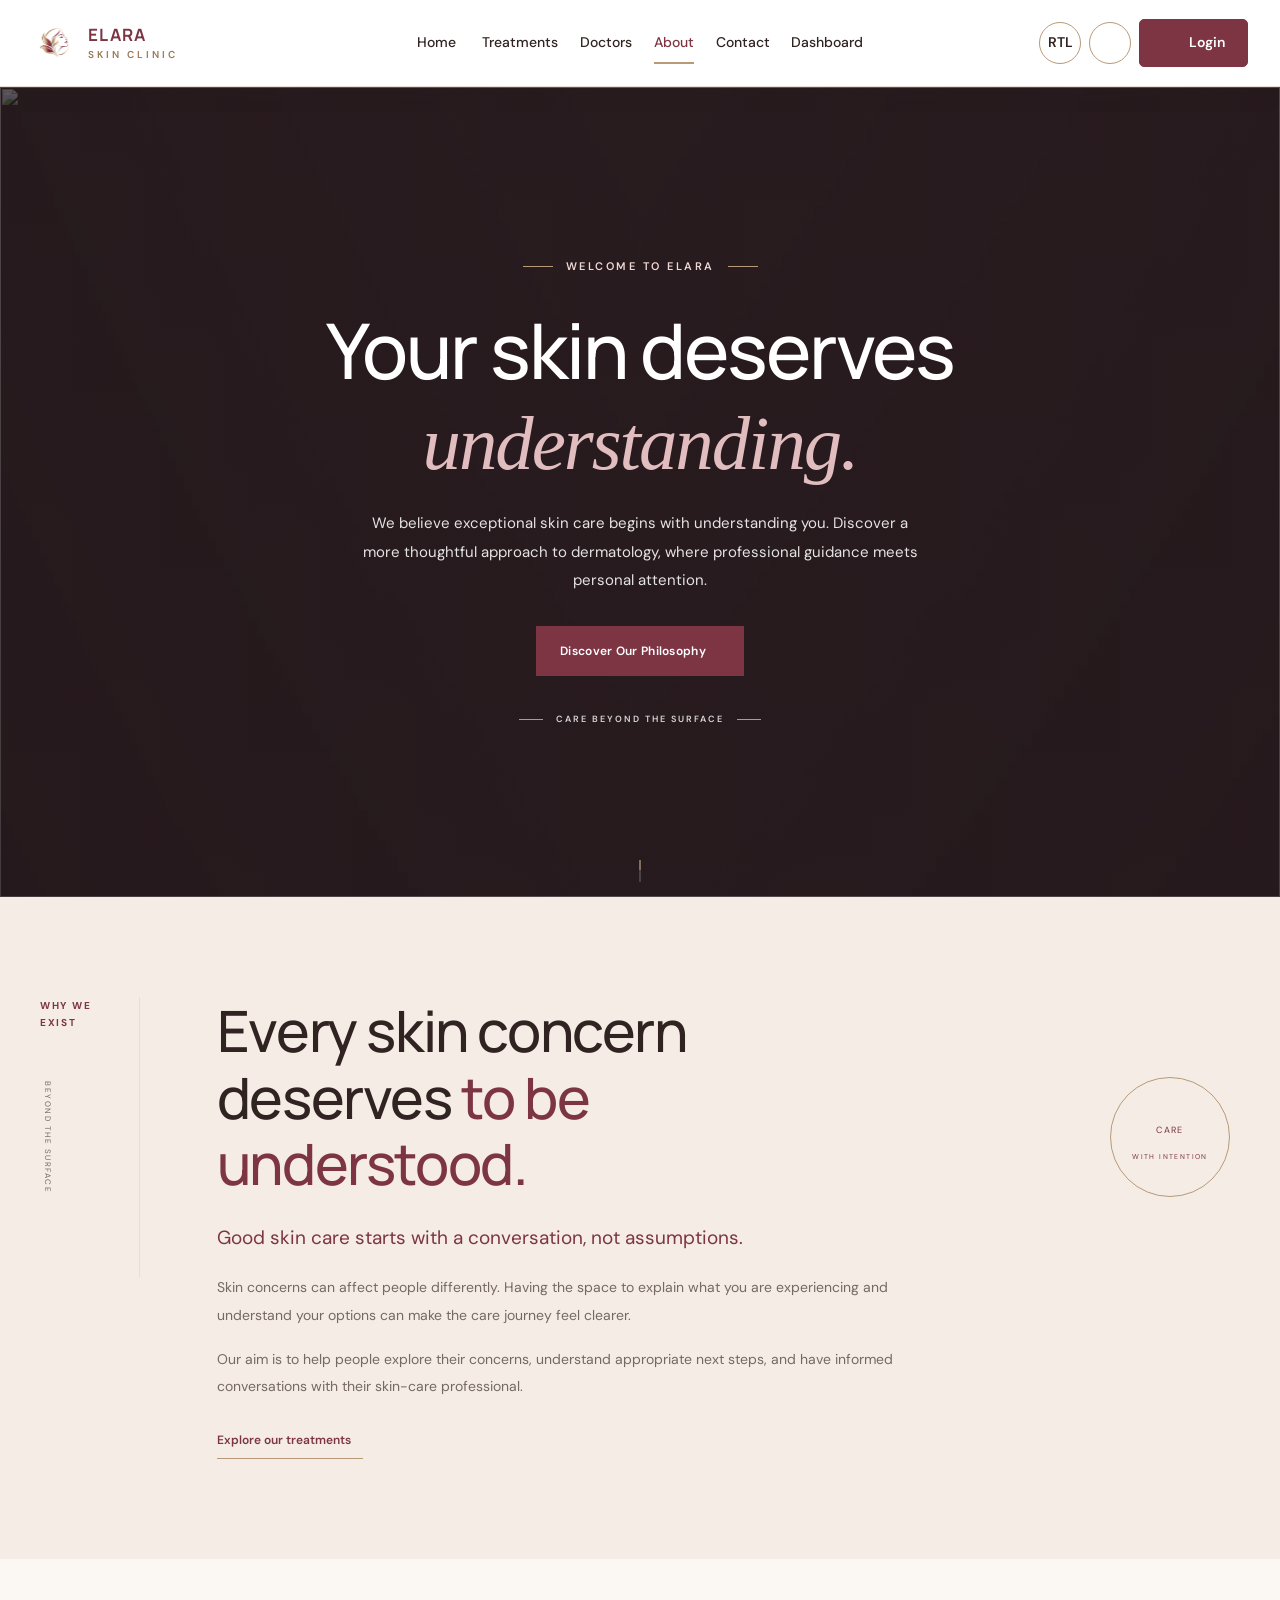
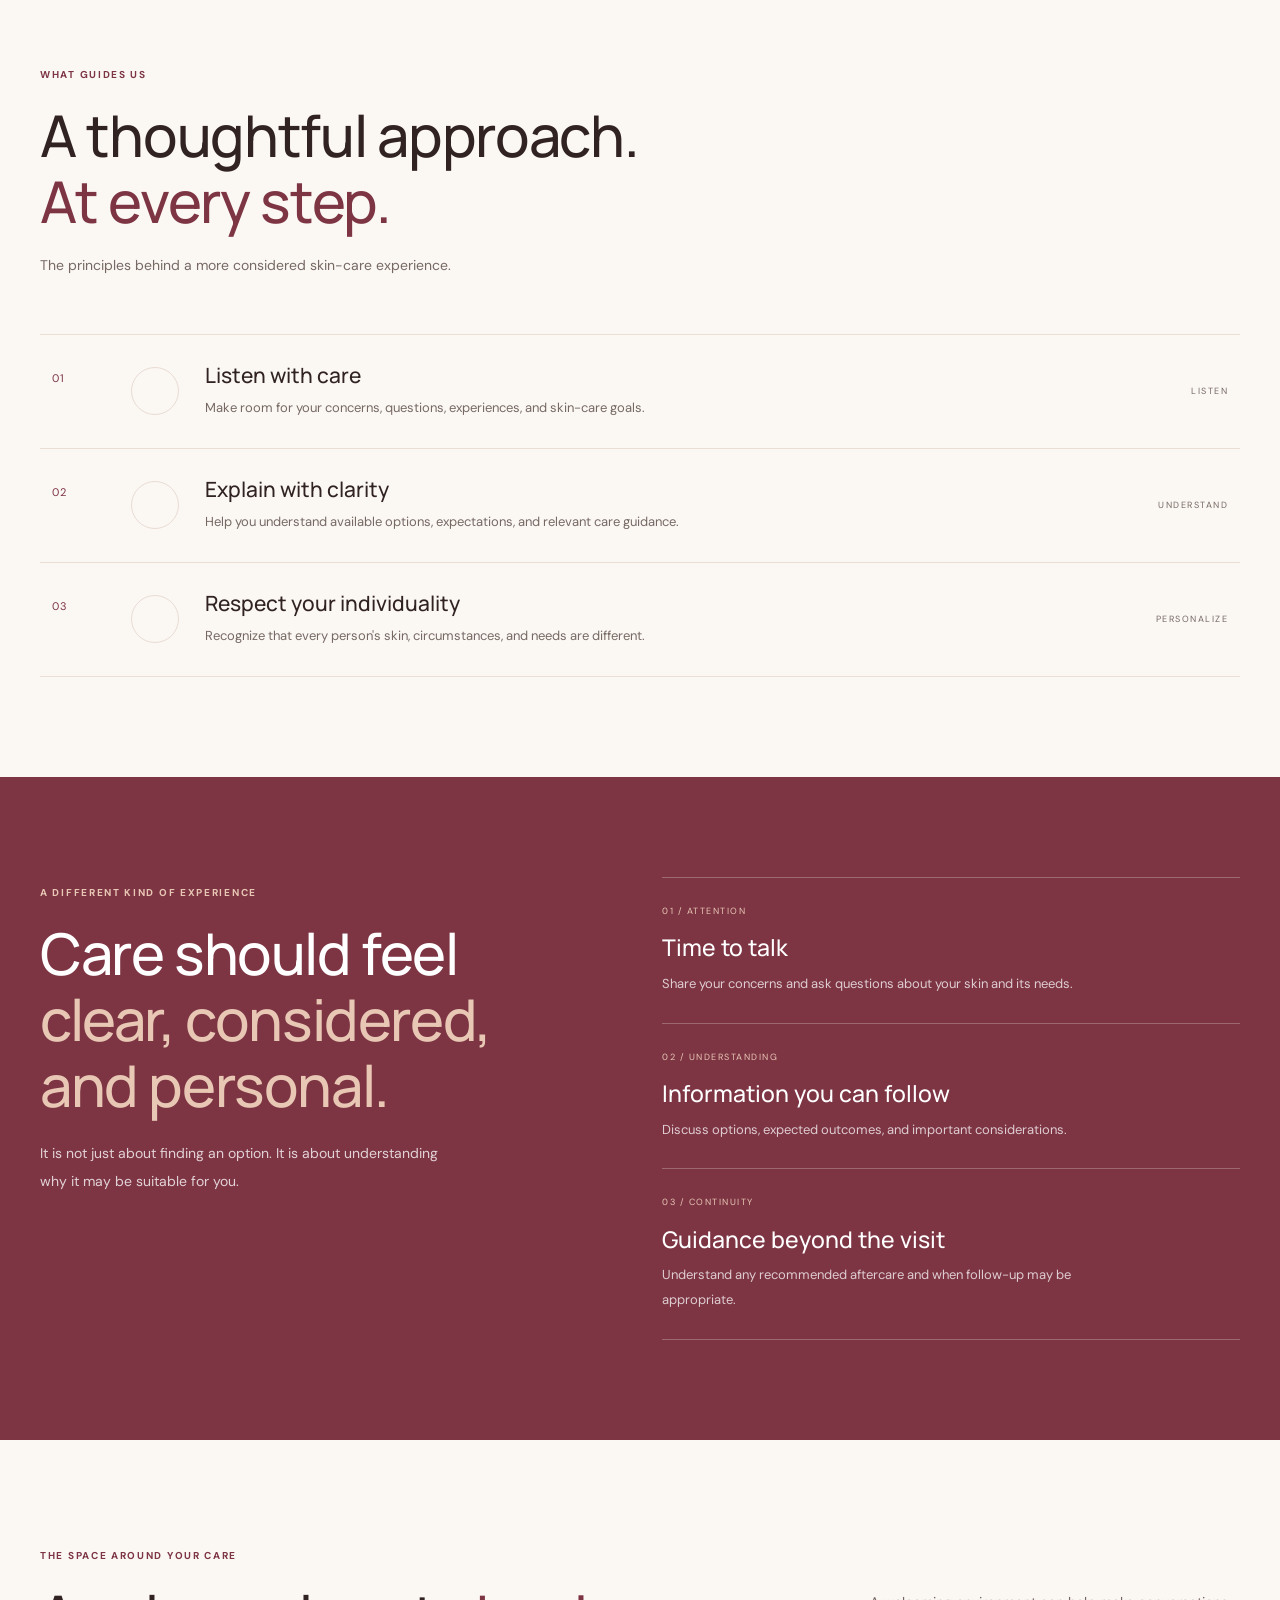
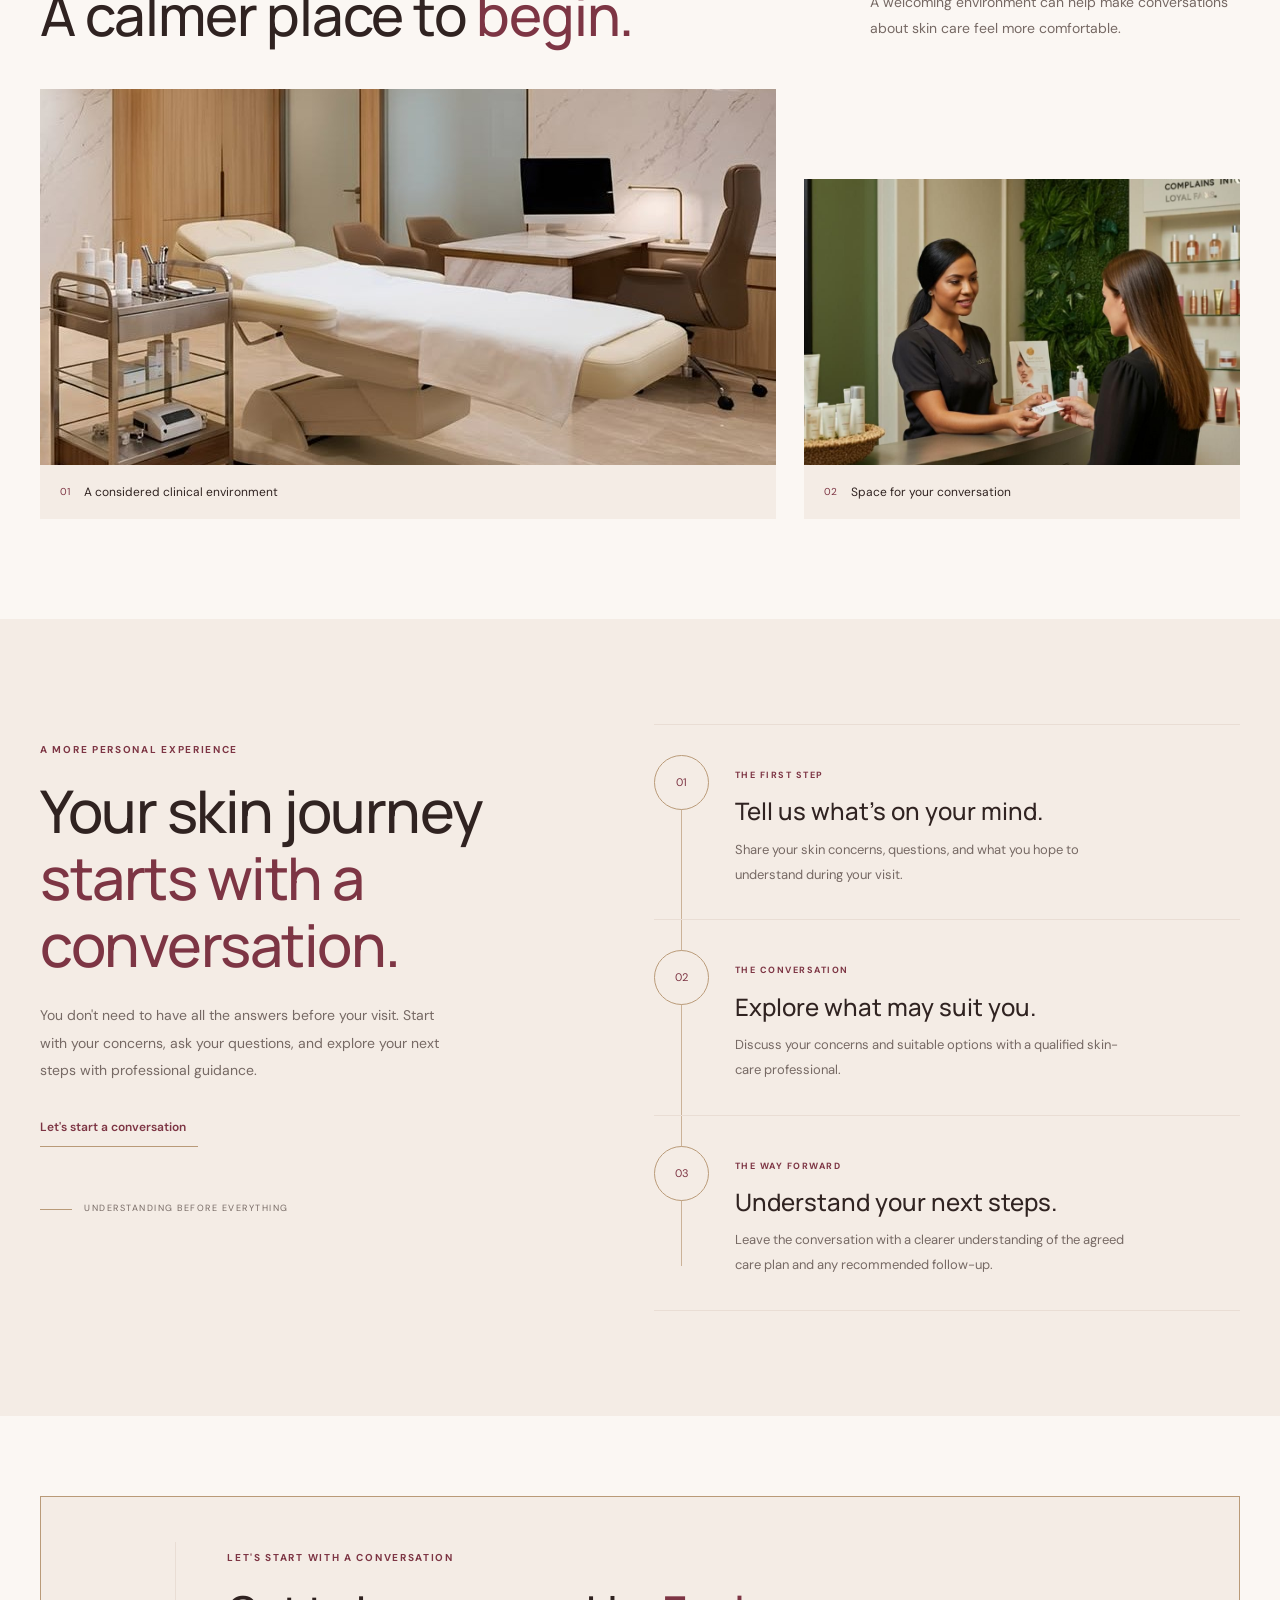
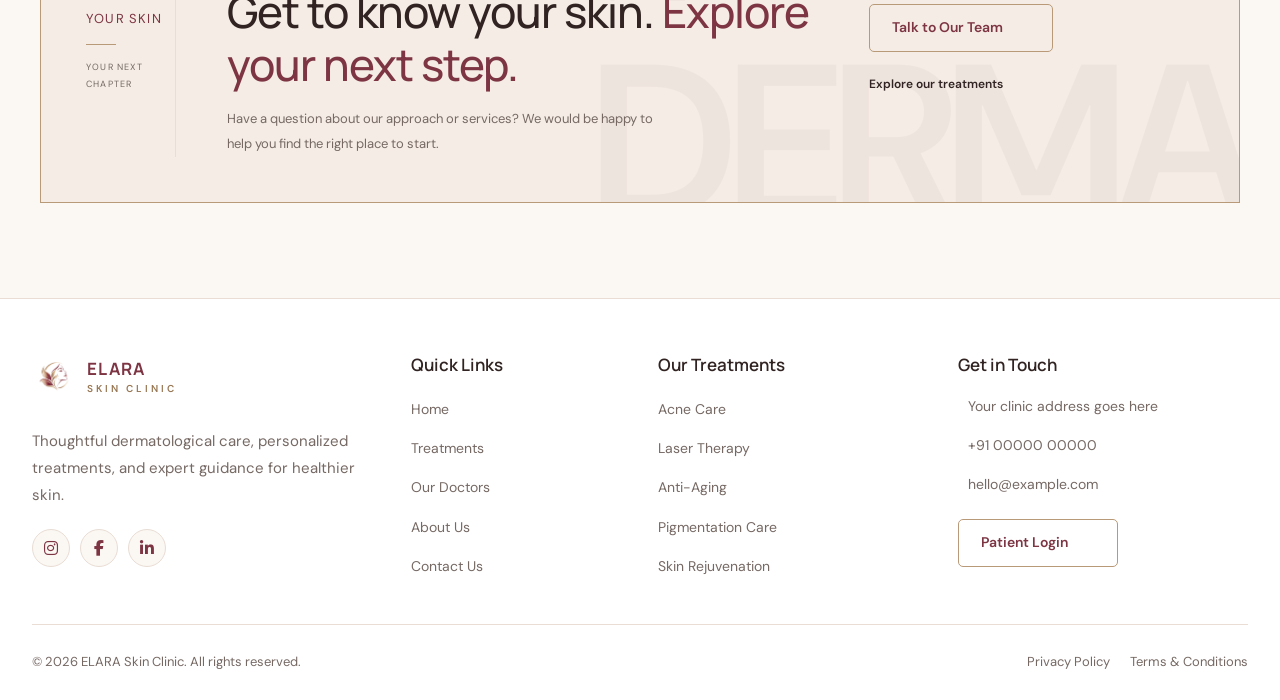
==== about.html @ c5621c1c "first commit" ====
<!DOCTYPE html>
<html lang="en" dir="ltr" data-theme="light">

<head>
    <meta charset="UTF-8">
    <meta name="viewport" content="width=device-width, initial-scale=1.0">
    <meta name="theme-color" content="#7D3544">

    <meta name="description"
          content="Explore personalized dermatology treatments, expert doctors, and thoughtful skin care at ELARA Skin Clinic.">

    <title>Home 1 — ELARA Skin Clinic</title>

    <link rel="preconnect" href="https://fonts.googleapis.com">
    <link rel="preconnect" href="https://fonts.gstatic.com" crossorigin>

    <link href="https://fonts.googleapis.com/css2?family=DM+Sans:wght@400;500;600;700&family=Manrope:wght@400;500;600;700&display=swap"
          rel="stylesheet">

    <link rel="stylesheet" href="./assets/css/global.css">
    <link rel="stylesheet" href="./assets/css/about.css">

    <link rel="stylesheet"
          href="https://cdnjs.cloudflare.com/ajax/libs/font-awesome/6.7.2/css/all.min.css">

    <script src="https://unpkg.com/lucide@latest"></script>
    <script src="./assets/js/global.js" defer></script>
    <!-- <script src="./assets/js/home.js" defer></script> -->
</head>

<body>

    
<header class="site-header">
    <div class="global-container header-inner">

        <!-- LEFT: LOGO AND CLINIC NAME -->
        <a href="index.html" class="brand-logo">
            <img src="./images/logo/logo.png" alt="ELARA logo">

            <span class="brand-name">
                <span class="brand-title">ELARA</span>
                <span class="brand-subtitle">SKIN CLINIC</span>
            </span>
        </a>

        <!-- MOBILE MENU -->
        <button class="mobile-menu-toggle icon-button"
                id="mobileMenuToggle"
                type="button"
                aria-label="Toggle navigation"
                aria-expanded="false">
            <i data-lucide="menu"></i>
        </button>

        <!-- CENTER: NAVIGATION AND RIGHT: ACTIONS -->
        <nav class="main-navigation" id="mainNavigation">

            <ul class="navigation-list">

                <li class="nav-item home-dropdown">
                    <a class="nav-link home-link">
                        Home
                        <i data-lucide="chevron-down"></i>
                    </a>

                    <ul class="dropdown-menu">
                        <li><a href="index.html">Home 1 — Classic</a></li>
                        <li><a href="home2.html">Home 2 — Premium</a></li>
                    </ul>
                </li>

                <li class="nav-item">
                    <a href="treatments.html" class="nav-link">Treatments</a>
                </li>

                <li class="nav-item">
                    <a href="doctors.html" class="nav-link">Doctors</a>
                </li>

                <li class="nav-item">
                    <a href="about.html" class="nav-link">About</a>
                </li>

                <li class="nav-item">
                    <a href="contact.html" class="nav-link">Contact</a>
                </li>

                <li class="nav-item">
                    <a href="dashboard.html" class="nav-link">Dashboard</a>
                </li>

            </ul>

            <!-- RIGHT: ACTION BUTTONS -->
            <div class="header-actions">

                <button class="icon-button" id="rtlToggle" type="button" aria-label="Toggle RTL">
    RTL
</button>

                <button class="icon-button theme-toggle"
                        id="themeToggle"
                        type="button"
                        aria-label="Toggle dark mode">
                    <i data-lucide="moon"></i>
                </button>

                <a href="login.html" class="btn btn-primary header-cta">
                    <i data-lucide="user-round"></i>
                    <span>Login</span>
                </a>

            </div>

        </nav>

    </div>
</header>





<main class="about-page">

    <!-- SECTION 1: OUR STORY -->
    

<section class="about-story">
    <div class="about-story__background">
        <img
            src="https://i.pinimg.com/736x/ea/f2/62/eaf262d4b11a12a1d8c33f6772ef6161.jpg"
            alt=""
            fetchpriority="high">
    </div>

    <div class="about-story__overlay"></div>

    <div class="global-container about-story__content">
        <span class="about-story__eyebrow">
            <span></span>
            WELCOME TO ELARA
            <span></span>
        </span>

        <h1>
            Your skin deserves<br>
            <em>understanding.</em>
        </h1>

        <p>
            We believe exceptional skin care begins with understanding
            you. Discover a more thoughtful approach to dermatology,
            where professional guidance meets personal attention.
        </p>

        <a href="#our-philosophy" class="about-story__button">
            Discover Our Philosophy
            <i data-lucide="arrow-up-right"></i>
        </a>

        <div class="about-story__bottom-note">
            <span></span>
            CARE BEYOND THE SURFACE
            <span></span>
        </div>
    </div>

    <div class="about-story__scroll-cue" aria-hidden="true">
        <span></span>
    </div>
</section>




    <!-- SECTION 2: WHY WE EXIST -->
    <section class="about-purpose">
        <div class="global-container about-purpose__grid">
            <div class="about-purpose__label">
                <span class="section-eyebrow">WHY WE EXIST</span>
                <span class="about-purpose__vertical">BEYOND THE SURFACE</span>
            </div>

            <div class="about-purpose__content">
                <h2>
                    Every skin concern deserves
                    <em>to be understood.</em>
                </h2>

                <p class="about-purpose__lead">
                    Good skin care starts with a conversation,
                    not assumptions.
                </p>

                <p>
                    Skin concerns can affect people differently.
                    Having the space to explain what you are
                    experiencing and understand your options can
                    make the care journey feel clearer.
                </p>

                <p>
                    Our aim is to help people explore their concerns,
                    understand appropriate next steps, and have
                    informed conversations with their skin-care
                    professional.
                </p>

                <a href="treatments.html" class="about-text-link">
                    Explore our treatments
                    <i data-lucide="arrow-up-right"></i>
                </a>
            </div>

            <div class="about-purpose__stamp" aria-hidden="true">
                <i data-lucide="flower-2"></i>
                <span>CARE</span>
                <span>WITH INTENTION</span>
            </div>
        </div>
    </section>


    <!-- SECTION 3: OUR PHILOSOPHY -->
    <section class="about-philosophy" id="our-philosophy">
        <div class="global-container">
            <div class="about-philosophy__heading">
                <span class="section-eyebrow">WHAT GUIDES US</span>

                <h2>
                    A thoughtful approach.<br>
                    <em>At every step.</em>
                </h2>

                <p>
                    The principles behind a more considered
                    skin-care experience.
                </p>
            </div>

            <div class="about-philosophy__list">
                <article class="about-principle">
                    <span class="about-principle__number">01</span>
                    <div class="about-principle__icon">
                        <i data-lucide="messages-square"></i>
                    </div>
                    <div class="about-principle__content">
                        <h3>Listen with care</h3>
                        <p>
                            Make room for your concerns, questions,
                            experiences, and skin-care goals.
                        </p>
                    </div>
                    <span class="about-principle__word">LISTEN</span>
                </article>

                <article class="about-principle">
                    <span class="about-principle__number">02</span>
                    <div class="about-principle__icon">
                        <i data-lucide="book-open-check"></i>
                    </div>
                    <div class="about-principle__content">
                        <h3>Explain with clarity</h3>
                        <p>
                            Help you understand available options,
                            expectations, and relevant care guidance.
                        </p>
                    </div>
                    <span class="about-principle__word">UNDERSTAND</span>
                </article>

                <article class="about-principle">
                    <span class="about-principle__number">03</span>
                    <div class="about-principle__icon">
                        <i data-lucide="heart-handshake"></i>
                    </div>
                    <div class="about-principle__content">
                        <h3>Respect your individuality</h3>
                        <p>
                            Recognize that every person's skin,
                            circumstances, and needs are different.
                        </p>
                    </div>
                    <span class="about-principle__word">PERSONALIZE</span>
                </article>
            </div>
        </div>
    </section>


    <!-- SECTION 4: OUR APPROACH -->
    <section class="about-approach">
        <div class="global-container about-approach__grid">
            <div class="about-approach__intro">
                <span class="section-eyebrow">A DIFFERENT KIND OF EXPERIENCE</span>

                <h2>
                    Care should feel
                    <em>clear, considered, and personal.</em>
                </h2>

                <p>
                    It is not just about finding an option.
                    It is about understanding why it may be
                    suitable for you.
                </p>
            </div>

            <div class="about-approach__items">
                <article>
                    <span>01 / ATTENTION</span>
                    <h3>Time to talk</h3>
                    <p>
                        Share your concerns and ask questions
                        about your skin and its needs.
                    </p>
                </article>

                <article>
                    <span>02 / UNDERSTANDING</span>
                    <h3>Information you can follow</h3>
                    <p>
                        Discuss options, expected outcomes,
                        and important considerations.
                    </p>
                </article>

                <article>
                    <span>03 / CONTINUITY</span>
                    <h3>Guidance beyond the visit</h3>
                    <p>
                        Understand any recommended aftercare
                        and when follow-up may be appropriate.
                    </p>
                </article>
            </div>
        </div>
    </section>


    <!-- SECTION 5: OUR SPACE -->
    <section class="about-space">
        <div class="global-container">
            <div class="about-space__heading">
                <div>
                    <span class="section-eyebrow">THE SPACE AROUND YOUR CARE</span>
                    <h2>A calmer place to <em>begin.</em></h2>
                </div>

                <p>
                    A welcoming environment can help make
                    conversations about skin care feel more comfortable.
                </p>
            </div>

            <div class="about-space__gallery">
                <figure class="about-space__image about-space__image--large">
                    <img
                        src="./images/about/section-4.jpg"
                        alt="Contemporary clinical treatment room"
                        loading="lazy">
                    <figcaption>
                        <span>01</span>
                        A considered clinical environment
                    </figcaption>
                </figure>

                <figure class="about-space__image about-space__image--small">
                    <img
                        src="./images/about/section-4-2.jpg"
                        alt="Clean and organized medical care space"
                        loading="lazy">
                    <figcaption>
                        <span>02</span>
                        Space for your conversation
                    </figcaption>
                </figure>
            </div>
        </div>
    </section>


    <!-- SECTION 6: YOUR CARE JOURNEY -->
    
<section class="about-journey">
    <div class="global-container about-journey__layout">

        <div class="about-journey__intro">
            <span class="section-eyebrow">A MORE PERSONAL EXPERIENCE</span>

            <h2>
                Your skin journey
                <em>starts with a conversation.</em>
            </h2>

            <p>
                You don't need to have all the answers before your visit.
                Start with your concerns, ask your questions, and explore
                your next steps with professional guidance.
            </p>

            <a href="contact.html" class="about-text-link">
                Let's start a conversation
                <i data-lucide="arrow-up-right"></i>
            </a>

            <span class="about-journey__side-note">
                UNDERSTANDING BEFORE EVERYTHING
            </span>
        </div>

        <div class="about-journey__timeline">

            <article class="about-journey__item">
                <div class="about-journey__marker">
                    <span>01</span>
                    <i data-lucide="messages-square"></i>
                </div>

                <div class="about-journey__content">
                    <span class="about-journey__label">THE FIRST STEP</span>
                    <h3>Tell us what's on your mind.</h3>
                    <p>
                        Share your skin concerns, questions, and what
                        you hope to understand during your visit.
                    </p>
                </div>
            </article>

            <article class="about-journey__item">
                <div class="about-journey__marker">
                    <span>02</span>
                    <i data-lucide="scan-face"></i>
                </div>

                <div class="about-journey__content">
                    <span class="about-journey__label">THE CONVERSATION</span>
                    <h3>Explore what may suit you.</h3>
                    <p>
                        Discuss your concerns and suitable options
                        with a qualified skin-care professional.
                    </p>
                </div>
            </article>

            <article class="about-journey__item">
                <div class="about-journey__marker">
                    <span>03</span>
                    <i data-lucide="clipboard-check"></i>
                </div>

                <div class="about-journey__content">
                    <span class="about-journey__label">THE WAY FORWARD</span>
                    <h3>Understand your next steps.</h3>
                    <p>
                        Leave the conversation with a clearer
                        understanding of the agreed care plan
                        and any recommended follow-up.
                    </p>
                </div>
            </article>

        </div>
    </div>
</section>



    <!-- SECTION 7: ABOUT CTA -->
    <section class="about-cta">
        <div class="global-container">
            <div class="about-cta__panel">

                <div class="about-cta__eyebrow">
                    <span>YOUR SKIN</span>
                    <span class="about-cta__line"></span>
                    <span>YOUR NEXT CHAPTER</span>
                </div>

                <div class="about-cta__content">
                    <span class="section-eyebrow">LET'S START WITH A CONVERSATION</span>

                    <h2>
                        Get to know your skin.
                        <em>Explore your next step.</em>
                    </h2>

                    <p>
                        Have a question about our approach or services?
                        We would be happy to help you find the right place
                        to start.
                    </p>
                </div>

                <div class="about-cta__actions">
                    <a href="contact.html" class="btn btn-secondary">
                        Talk to Our Team
                        <i data-lucide="arrow-up-right"></i>
                    </a>

                    <a href="treatments.html" class="about-cta__link">
                        <span>Explore our treatments</span>
                        <i data-lucide="arrow-right"></i>
                    </a>
                </div>

                <span class="about-cta__watermark" aria-hidden="true">
                    DERMA
                </span>
            </div>
        </div>
    </section>

</main>




    
<!-- =========================================
     GLOBAL FOOTER
========================================== -->

<footer class="site-footer" id="siteFooter">

    <div class="global-container">

        <div class="footer-main">

            <!-- BRAND -->
            <div class="footer-brand">

                <a href="index.html" class="brand-logo footer-logo">
                    <img src="./images/logo/logo.png"
                         alt="ELARA logo">

                    <span class="brand-name">
                        <span class="brand-title">ELARA</span>
                        <span class="brand-subtitle">SKIN CLINIC</span>
                    </span>
                </a>

                <p class="footer-description">
                    Thoughtful dermatological care, personalized treatments,
                    and expert guidance for healthier skin.
                </p>

                <div class="footer-socials">
                    <a href="#" class="social-link"
                       aria-label="Instagram">
                        <i class="fa-brands fa-instagram"></i>
                    </a>

                    <a href="#" class="social-link"
                       aria-label="Facebook">
                        <i class="fa-brands fa-facebook-f"></i>
                    </a>

                    <a href="#" class="social-link"
                       aria-label="LinkedIn">
                        <i class="fa-brands fa-linkedin-in"></i>
                    </a>
                </div>

            </div>


            <!-- QUICK LINKS -->
            <div class="footer-column">

                <h3 class="footer-heading">Quick Links</h3>

                <ul class="footer-links">
                    <li><a href="index.html">Home</a></li>
                    <li><a href="treatments.html">Treatments</a></li>
                    <li><a href="doctors.html">Our Doctors</a></li>
                    <li><a href="about.html">About Us</a></li>
                    <li><a href="contact.html">Contact Us</a></li>
                </ul>

            </div>


            <!-- TREATMENTS -->
            <div class="footer-column">

                <h3 class="footer-heading">Our Treatments</h3>

                <ul class="footer-links">
                    <li>
                        <a href="treatments.html#acne-care">Acne Care</a>
                    </li>
                    <li>
                        <a href="treatments.html#laser-therapy">Laser Therapy</a>
                    </li>
                    <li>
                        <a href="treatments.html#anti-aging">Anti-Aging</a>
                    </li>
                    <li>
                        <a href="treatments.html#pigmentation">
                            Pigmentation Care
                        </a>
                    </li>
                    <li>
                        <a href="treatments.html#skin-rejuvenation">
                            Skin Rejuvenation
                        </a>
                    </li>
                </ul>

            </div>


            <!-- CONTACT -->
            <div class="footer-column footer-contact">

                <h3 class="footer-heading">Get in Touch</h3>

                <p>
                    <i data-lucide="map-pin"></i>
                    <span>Your clinic address goes here</span>
                </p>

                <p>
                    <i data-lucide="phone"></i>
                    <a href="tel:+910000000000">+91 00000 00000</a>
                </p>

                <p>
                    <i data-lucide="mail"></i>
                    <a href="mailto:hello@example.com">
                        hello@example.com
                    </a>
                </p>

                <a href="login.html" class="btn btn-secondary footer-cta">
                    Patient Login
                    <i data-lucide="arrow-up-right"></i>
                </a>

            </div>

        </div>


        <!-- FOOTER BOTTOM -->
        <div class="footer-bottom">

            <p class="copyright-text">
                &copy; <span class="current-year"></span>
                ELARA Skin Clinic. All rights reserved.
            </p>

            <div class="footer-legal-links">
                <a href="privacy-policy.html">Privacy Policy</a>
                <a href="terms.html">Terms &amp; Conditions</a>
            </div>

        </div>

    </div>

</footer>



<script>
document.querySelectorAll(".current-year").forEach(function (element) {
    element.textContent = new Date().getFullYear();
});
</script>
</body>
</html>
---- assets/css/global.css ----
/* =====================================================
   GLOBAL DESIGN SYSTEM
===================================================== */

@import url('https://fonts.googleapis.com/css2?family=DM+Sans:wght@400;500;600;700&family=Manrope:wght@400;500;600;700&display=swap');

:root {
    --color-primary: #7D3544;
    --color-primary-dark: #642735;
    --color-primary-light: #985564;

    --color-secondary: #B99A78;
    --color-secondary-dark: #987754;
    --color-secondary-light: #D0B99D;

    --color-background: #FBF7F3;
    --color-surface: #FFFFFF;
    --color-surface-soft: #F4ECE5;
    --color-text: #302321;
    --color-text-muted: #766964;
    --color-border: #E9DDD4;

    --font-heading: "Manrope", sans-serif;
    --font-body: "DM Sans", sans-serif;

    --container-width: 1440px;
    --header-height: 86px;

    --radius-small: 8px;
    --radius-medium: 14px;
    --radius-large: 24px;

    --shadow-header: 0 5px 24px rgba(48, 35, 33, 0.07);
    --shadow-card: 0 12px 35px rgba(48, 35, 33, 0.08);

    --transition-fast: 0.25s ease;
    --transition-smooth: 0.4s ease;
}

html[data-theme="dark"] {
    --color-background: #191516;
    --color-surface: #241E20;
    --color-surface-soft: #302527;
    --color-text: #F7EFEB;
    --color-text-muted: #C0B0AA;
    --color-border: #48363A;

    --shadow-header: 0 5px 24px rgba(0, 0, 0, 0.2);
    --shadow-card: 0 12px 35px rgba(0, 0, 0, 0.2);
}

* {
    box-sizing: border-box;
}

html {
    scroll-behavior: smooth;
    scroll-padding-top: calc(var(--header-height) + 16px);
}

body {
    margin: 0;
    font-family: var(--font-body);
    font-size: 16px;
    line-height: 1.7;
    color: var(--color-text);
    background: var(--color-background);
    transition:
        background var(--transition-smooth),
        color var(--transition-smooth);
}

h1, h2, h3, h4, h5, h6 {
    font-family: var(--font-heading);
    font-weight: 600;
    line-height: 1.25;
}

a {
    color: inherit;
    text-decoration: none;
}

button, input, textarea, select {
    font: inherit;
}

button, a {
    -webkit-tap-highlight-color: transparent;
}

button:focus-visible,
a:focus-visible {
    outline: 2px solid var(--color-secondary);
    outline-offset: 4px;
}

img {
    max-width: 100%;
    display: block;
}

.global-container {
    width: min(calc(100% - 64px), var(--container-width));
    margin-inline: auto;
}


/* =====================================================
   BUTTONS
===================================================== */

.btn {
    display: inline-flex;
    justify-content: center;
    align-items: center;
    gap: 9px;
    min-height: 46px;
    padding: 11px 20px;
    border: 1px solid transparent;
    border-radius: var(--radius-small);
    font-size: 14px;
    font-weight: 600;
    line-height: 1.4;
    cursor: pointer;
    transition:
        background var(--transition-fast),
        color var(--transition-fast),
        border-color var(--transition-fast),
        transform var(--transition-fast),
        box-shadow var(--transition-fast);
}

.btn svg {
    width: 17px;
    height: 17px;
    flex-shrink: 0;
}

.btn:hover {
    transform: translateY(-2px);
    box-shadow: var(--shadow-card);
}

.btn-primary {
    color: #FFFFFF;
    background: var(--color-primary);
    border-color: var(--color-primary);
}

.btn-primary:hover {
    color: #FFFFFF;
    background: var(--color-primary-dark);
    border-color: var(--color-primary-dark);
}

.btn-secondary {
    color: var(--color-primary);
    background: transparent;
    border-color: var(--color-secondary);
}

.btn-secondary:hover {
    color: #FFFFFF;
    background: var(--color-primary);
    border-color: var(--color-primary);
}


/* =====================================================
   GLOBAL HEADER
===================================================== */

.site-header {
    position: sticky;
    top: 0;
    z-index: 1000;
    width: 100%;
    background: var(--color-surface);
    border-bottom: 1px solid var(--color-border);
    box-shadow: var(--shadow-header);
    transition:
        background var(--transition-smooth),
        border-color var(--transition-smooth);
}

.header-container {
    min-height: var(--header-height);
    display: flex;
    align-items: center;
    justify-content: space-between;
    gap: 24px;
}

.brand-logo {
    display: inline-flex;
    align-items: center;
    gap: 11px;
    flex-shrink: 0;
}

.brand-logo img {
    width: 45px;
    height: 48px;
    object-fit: contain;
}

.brand-name {
    display: flex;
    flex-direction: column;
    line-height: 1.25;
}

.brand-title {
    font-family: var(--font-heading);
    font-size: 17px;
    font-weight: 700;
    letter-spacing: 1.3px;
    color: var(--color-primary);
}

.brand-subtitle {
    margin-top: 4px;
    font-size: 10px;
    font-weight: 600;
    letter-spacing: 3px;
    color: var(--color-secondary-dark);
}

.main-navigation {
    display: flex;
    align-items: center;
    justify-content: flex-end;
    gap: 24px;
    flex: 1;
}

.navigation-list {
    display: flex;
    align-items: center;
    gap: 24px;
    padding: 0;
    margin: 0;
    list-style: none;
}

.nav-item {
    position: relative;
}

.nav-link {
    display: inline-flex;
    align-items: center;
    justify-content: center;
    gap: 5px;
    padding-block: 12px;
    color: var(--color-text);
    font-size: 14px;
    font-weight: 500;
    white-space: nowrap;
    transition: color var(--transition-fast);
}

.nav-link:hover,
.nav-link.active {
    color: var(--color-primary);
}

.nav-link::after {
    position: absolute;
    right: 0;
    bottom: 3px;
    left: 0;
    height: 2px;
    content: "";
    background: var(--color-secondary);
    transform: scaleX(0);
    transform-origin: left;
    transition: transform var(--transition-fast);
}

.nav-link:hover::after,
.nav-link.active::after {
    transform: scaleX(1);
}

.nav-link svg {
    width: 15px;
    height: 15px;
}

.header-actions {
    display: flex;
    align-items: center;
    gap: 10px;
    flex-shrink: 0;
}

.icon-button {
    width: 42px;
    height: 42px;
    display: inline-flex;
    justify-content: center;
    align-items: center;
    flex-shrink: 0;
    padding: 0;
    border: 1px solid var(--color-secondary);
    border-radius: 50%;
    color: var(--color-text);
    background: transparent;
    cursor: pointer;
    transition:
        color var(--transition-fast),
        background var(--transition-fast),
        border-color var(--transition-fast),
        transform var(--transition-fast);
}

.icon-button svg {
    width: 19px;
    height: 19px;
}

.icon-button:hover {
    color: var(--color-primary);
    background: var(--color-surface-soft);
    border-color: var(--color-border);
    transform: translateY(-1px);
}

.mobile-menu-toggle {
    display: none;
}


/* =====================================================
   HOME DROPDOWN
===================================================== */

.dropdown-menu {
    position: absolute;
    top: calc(100% + 8px);
    inset-inline-start: 0;
    z-index: 1001;
    width: 220px;
    padding: 9px;
    margin: 0;
    list-style: none;
    background: var(--color-surface);
    border: 1px solid var(--color-border);
    border-radius: var(--radius-medium);
    box-shadow: var(--shadow-card);

    opacity: 0;
    visibility: hidden;
    transform: translateY(8px);
    transition:
        opacity var(--transition-fast),
        visibility var(--transition-fast),
        transform var(--transition-fast);
}

.home-dropdown:hover > .dropdown-menu,
.home-dropdown:focus-within > .dropdown-menu,
.home-dropdown.dropdown-open > .dropdown-menu {
    opacity: 1;
    visibility: visible;
    transform: translateY(0);
}

.dropdown-menu a {
    display: block;
    padding: 11px 12px;
    border-radius: var(--radius-small);
    color: var(--color-text);
    font-size: 14px;
    transition:
        background var(--transition-fast),
        color var(--transition-fast);
}

.dropdown-menu a:hover,
.dropdown-menu a.active {
    color: var(--color-primary);
    background: var(--color-surface-soft);
}


/* =====================================================
   GLOBAL FOOTER
===================================================== */

.site-footer {
    margin-top: 0;
    padding-top: 0px;
    color: var(--color-text);
    background: var(--color-surface);
    border-top: 1px solid var(--color-border);
}

.footer-main {
    display: grid;
    grid-template-columns: 1.35fr 0.8fr 1fr 1.1fr;
    gap: 44px;
    padding-bottom: 48px;
}

.footer-brand {
    max-width: 340px;
}

.footer-description {
    margin: 22px 0;
    color: var(--color-text-muted);
    font-size: 15px;
    line-height: 1.8;
}

.footer-socials {
    display: flex;
    align-items: center;
    gap: 10px;
}

.social-link {
    width: 39px;
    height: 39px;
    display: inline-flex;
    justify-content: center;
    align-items: center;
    border: 1px solid var(--color-border);
    border-radius: 50%;
    color: var(--color-primary);
    background: var(--color-background);
    transition:
        color var(--transition-fast),
        background var(--transition-fast),
        transform var(--transition-fast);
}

.social-link:hover {
    color: #FFFFFF;
    background: var(--color-primary);
    transform: translateY(-3px);
}

.footer-heading {
    margin: 0 0 22px;
    font-size: 17px;
    color: var(--color-text);
}

.footer-links {
    display: grid;
    gap: 12px;
    padding: 0;
    margin: 0;
    list-style: none;
}

.footer-links a,
.footer-contact a {
    color: var(--color-text-muted);
    font-size: 14px;
    transition: color var(--transition-fast);
}

.footer-links a:hover,
.footer-contact a:hover {
    color: var(--color-primary);
}

.footer-contact p {
    display: flex;
    align-items: flex-start;
    gap: 10px;
    margin: 0 0 16px;
    color: var(--color-text-muted);
    font-size: 14px;
    overflow-wrap: anywhere;
}

.footer-contact p svg {
    width: 18px;
    height: 18px;
    flex-shrink: 0;
    margin-top: 4px;
    color: var(--color-secondary-dark);
}

.footer-cta {
    margin-top: 8px;
}

.footer-bottom {
    min-height: 76px;
    display: flex;
    justify-content: space-between;
    align-items: center;
    flex-wrap: wrap;
    gap: 15px;
    padding-block: 20px;
    border-top: 1px solid var(--color-border);
}

.footer-bottom p {
    margin: 0;
    color: var(--color-text-muted);
    font-size: 13px;
}

.footer-legal-links {
    display: flex;
    align-items: center;
    gap: 22px;
}

.footer-legal-links a {
    color: var(--color-text-muted);
    font-size: 13px;
    transition: color var(--transition-fast);
}

.footer-legal-links a:hover {
    color: var(--color-primary);
}


/* =====================================================
   RTL SUPPORT
===================================================== */

html[dir="rtl"] body {
    text-align: right;
}

html[dir="rtl"] .brand-name,
html[dir="rtl"] .footer-brand,
html[dir="rtl"] .footer-column {
    text-align: right;
}

html[dir="rtl"] .nav-link::after {
    transform-origin: right;
}

html[dir="rtl"] .footer-contact p {
    flex-direction: row;
}

html[dir="rtl"] .footer-bottom {
    direction: rtl;
}

html[dir="rtl"] .dropdown-menu {
    text-align: right;
}


/* =====================================================
   RESPONSIVE: 1024px
===================================================== */

@media (max-width: 1024px) {
    :root {
        --header-height: 76px;
    }

    .global-container {
        width: min(calc(100% - 40px), var(--container-width));
    }

    .header-container {
        gap: 12px;
    }

    .brand-logo {
        gap: 8px;
    }

    .brand-logo img {
        width: 39px;
        height: 42px;
    }

    .brand-title {
        font-size: 15px;
    }

    .brand-subtitle {
        font-size: 9px;
        letter-spacing: 2px;
    }

    .main-navigation {
        gap: 12px;
    }

    .navigation-list {
        gap: 14px;
    }

    .nav-link {
        font-size: 13px;
    }

    .header-actions {
        gap: 5px;
    }

    .icon-button {
        width: 36px;
        height: 36px;
    }

    .header-cta {
        min-height: 42px;
        padding-inline: 12px;
        font-size: 12px;
    }

    .footer-main {
        grid-template-columns: repeat(2, minmax(0, 1fr));
        gap: 35px;
    }
}


/* =====================================================
   RESPONSIVE: 768px
===================================================== */

@media (max-width: 768px) {
    .global-container {
        width: calc(100% - 32px);
    }

    .header-container {
        min-height: 72px;
        flex-wrap: wrap;
        justify-content: space-between;
        gap: 0;
    }

    .mobile-menu-toggle {
        display: inline-flex;
        order: 3;
    }

    .brand-logo {
        order: 1;
    }

    .main-navigation {
        display: none;
        order: 4;
        flex: 0 0 100%;
        width: 100%;
        padding: 12px 0 20px;
        align-items: stretch;
        flex-direction: column;
        gap: 12px;
        border-top: 1px solid var(--color-border);
    }

    .main-navigation.menu-open {
        display: flex;
        animation: menuReveal 0.25s ease both;
    }

    .navigation-list {
        width: 100%;
        align-items: stretch;
        flex-direction: column;
        gap: 2px;
    }

    .nav-link {
        display: flex;
        justify-content: space-between;
        width: 100%;
        padding: 11px 12px;
        border-radius: var(--radius-small);
        font-size: 15px;
    }

    .nav-link::after {
        display: none;
    }

    .nav-link:hover,
    .nav-link.active {
        background: var(--color-surface-soft);
    }

    .home-dropdown {
        width: 100%;
    }

    .dropdown-menu {
        position: static;
        display: none;
        width: 100%;
        margin-top: 3px;
        padding-inline-start: 14px;
        border: 0;
        border-radius: 0;
        box-shadow: none;
        opacity: 1;
        visibility: visible;
        transform: none;
        background: transparent;
    }

    .home-dropdown.dropdown-open > .dropdown-menu {
        display: block;
    }

    .home-dropdown:hover > .dropdown-menu,
    .home-dropdown:focus-within > .dropdown-menu {
        visibility: visible;
        opacity: 1;
        transform: none;
    }

    .header-actions {
        display: flex;
        flex-wrap: wrap;
        justify-content: flex-start;
        padding-top: 12px;
        border-top: 1px solid var(--color-border);
    }

    .header-cta {
        min-height: 42px;
        padding-inline: 16px;
        font-size: 13px;
    }

    .footer-main {
        grid-template-columns: repeat(2, minmax(0, 1fr));
        gap: 32px 24px;
        padding-bottom: 34px;
    }

    .site-footer {
        padding-top: 44px;
    }

    .footer-bottom {
        align-items: flex-start;
        flex-direction: column;
    }
}

@keyframes menuReveal {
    from {
        opacity: 0;
        transform: translateY(-6px);
    }

    to {
        opacity: 1;
        transform: translateY(0);
    }
}


/* =====================================================
   RESPONSIVE: 360px
===================================================== */

@media (max-width: 360px) {
    .global-container {
        width: calc(100% - 24px);
    }

    .header-container {
        min-height: 66px;
    }

    .brand-logo {
        gap: 6px;
    }

    .brand-logo img {
        width: 32px;
        height: 36px;
    }

    .brand-title {
        font-size: 13px;
        letter-spacing: 0.7px;
    }

    .brand-subtitle {
        font-size: 8px;
        letter-spacing: 1.5px;
    }

    .mobile-menu-toggle,
    .icon-button {
        width: 34px;
        height: 34px;
    }

    .footer-main {
        grid-template-columns: minmax(0, 1fr);
        gap: 28px;
    }

    .footer-description {
        font-size: 14px;
    }

    .footer-legal-links {
        flex-wrap: wrap;
        gap: 12px 18px;
    }

    .footer-bottom p,
    .footer-legal-links a {
        font-size: 12px;
    }
}

@media (prefers-reduced-motion: reduce) {
    *,
    *::before,
    *::after {
        scroll-behavior: auto !important;
        animation-duration: 0.01ms !important;
        animation-iteration-count: 1 !important;
        transition-duration: 0.01ms !important;
    }
}
.visually-hidden {
            position: absolute;
            width: 1px;
            height: 1px;
            padding: 0;
            margin: -1px;
            overflow: hidden;
            clip: rect(0, 0, 0, 0);
            white-space: nowrap;
            border: 0;
        }

        
/* =====================================================
   CORRECTED GLOBAL HEADER ALIGNMENT
===================================================== */

.site-header {
    position: sticky;
    top: 0;
    z-index: 1000;
    background: var(--color-surface);
    border-bottom: 1px solid var(--color-border);
    box-shadow: var(--shadow-header);
}

.header-inner {
    width: min(96%, 1600px);
    min-height: 86px;
    margin-inline: auto;
    display: grid;
    grid-template-columns: minmax(205px, 1fr) auto minmax(270px, 1fr);
    align-items: center;
    gap: 20px;
}

.site-header .brand-logo {
    justify-self: start;
}

.site-header .main-navigation {
    display: contents;
}

.site-header .navigation-list {
    grid-column: 2;
    grid-row: 1;
    justify-self: center;
    display: flex;
    align-items: center;
    justify-content: center;
    gap: clamp(12px, 1.7vw, 26px);
    margin: 0;
    padding: 0;
    list-style: none;
}

.site-header .header-actions {
    grid-column: 3;
    grid-row: 1;
    justify-self: end;
    display: flex;
    align-items: center;
    justify-content: flex-end;
    gap: 8px;
}

.site-header .nav-link {
    position: relative;
    white-space: nowrap;
}

.site-header .header-cta {
    white-space: nowrap;
}

.site-header .mobile-menu-toggle {
    display: none;
}


/* =====================================================
   FOOTER ALIGNMENT
===================================================== */

.site-footer .footer-main {
    display: grid;
    grid-template-columns: 1.3fr 0.8fr 1fr 1.1fr;
    align-items: start;
    gap: 36px;
}

.site-footer .footer-column,
.site-footer .footer-brand {
    min-width: 0;
}

.site-footer .footer-bottom {
    display: flex;
    justify-content: space-between;
    align-items: center;
    gap: 18px;
}

.site-footer .footer-legal-links {
    display: flex;
    flex-wrap: wrap;
    gap: 20px;
}


/* =====================================================
   1024px
===================================================== */

@media (max-width: 1024px) {
    .header-inner {
        width: calc(100% - 32px);
        grid-template-columns: minmax(165px, 1fr) auto minmax(215px, 1fr);
        gap: 10px;
    }

    .site-header .navigation-list {
        gap: 11px;
    }

    .site-header .nav-link {
        font-size: 12px;
    }

    .site-header .header-actions {
        gap: 4px;
    }

    .site-header .header-cta {
        padding-inline: 10px;
        font-size: 11px;
    }

    .site-header .icon-button {
        width: 34px;
        height: 34px;
    }

    .site-footer .footer-main {
        grid-template-columns: repeat(2, minmax(0, 1fr));
    }
}


/* =====================================================
   768px: MOBILE NAVIGATION
===================================================== */

@media (max-width: 768px) {
    .header-inner {
        width: calc(100% - 28px);
        min-height: 72px;
        grid-template-columns: 1fr auto;
        gap: 10px;
    }

    .site-header .brand-logo {
        grid-column: 1;
        grid-row: 1;
    }

    .site-header .mobile-menu-toggle {
        display: inline-flex;
        grid-column: 2;
        grid-row: 1;
        justify-self: end;
    }

    .site-header .main-navigation {
        display: none;
        grid-column: 1 / -1;
        grid-row: 2;
        width: 100%;
        padding: 12px 0 18px;
        border-top: 1px solid var(--color-border);
    }

    .site-header .main-navigation.menu-open {
        display: flex;
        flex-direction: column;
        align-items: stretch;
        gap: 12px;
    }

    .site-header .navigation-list {
        display: flex;
        width: 100%;
        flex-direction: column;
        align-items: stretch;
        gap: 3px;
    }

    .site-header .nav-link {
        display: flex;
        justify-content: space-between;
        width: 100%;
        padding: 10px 12px;
        font-size: 14px;
    }

    .site-header .header-actions {
        justify-content: flex-start;
        flex-wrap: wrap;
        padding-top: 12px;
        border-top: 1px solid var(--color-border);
    }

    .site-header .header-cta {
        font-size: 13px;
        padding-inline: 14px;
    }

    .site-header .dropdown-menu {
        position: static;
        display: none;
        width: 100%;
        margin-top: 4px;
        box-shadow: none;
        opacity: 1;
        visibility: visible;
        transform: none;
    }

    .site-header .home-dropdown.dropdown-open > .dropdown-menu {
        display: block;
    }

    .site-header .home-dropdown:hover > .dropdown-menu,
    .site-header .home-dropdown:focus-within > .dropdown-menu {
        display: none;
    }

    .site-header .home-dropdown.dropdown-open:hover > .dropdown-menu,
    .site-header .home-dropdown.dropdown-open:focus-within > .dropdown-menu {
        display: block;
    }

    .site-footer .footer-bottom {
        align-items: flex-start;
        flex-direction: column;
    }
}


/* =====================================================
   360px
===================================================== */

@media (max-width: 360px) {
    .header-inner {
        width: calc(100% - 20px);
        min-height: 66px;
    }

    .site-header .brand-logo img {
        width: 32px;
        height: 34px;
    }

    .site-header .brand-title {
        font-size: 12px;
        letter-spacing: 0.5px;
    }

    .site-header .brand-subtitle {
        font-size: 8px;
        letter-spacing: 1.5px;
    }

    .site-header .mobile-menu-toggle {
        width: 34px;
        height: 34px;
    }

    .site-header .header-actions {
        gap: 6px;
    }

    .site-header .header-cta {
        font-size: 12px;
        padding-inline: 10px;
    }

    .site-footer .footer-main {
        grid-template-columns: minmax(0, 1fr);
        gap: 28px;
    }
}


/* =====================================================
   RTL HEADER
===================================================== */

html[dir="rtl"] .site-header .brand-logo {
    justify-self: start;
}

html[dir="rtl"] .site-header .navigation-list {
    direction: rtl;
}

html[dir="rtl"] .site-header .header-actions {
    direction: rtl;
}

html[dir="rtl"] .site-header .dropdown-menu {
    text-align: right;
}

html[dir="rtl"] .site-footer .footer-main {
    direction: rtl;
}

/* =========================================
   GLOBAL SPACING SYSTEM
========================================= */

:root {
    --container-width: 1440px;
    --page-gutter: 32px;

    --color-primary: #7D3544;
    --color-primary-dark: #642735;
    --color-secondary: #B99A78;
}

.global-container {
    width: min(
        calc(100% - (var(--page-gutter) * 2)),
        var(--container-width)
    );
    margin-inline: auto;
}

/* Header */
.header-inner {
    min-height: 86px;
    display: grid;
    grid-template-columns: minmax(190px, 1fr) auto minmax(200px, 1fr);
    align-items: center;
    gap: 20px;
}

.main-navigation {
    display: contents;
}

.navigation-list {
    grid-column: 2;
    grid-row: 1;
    justify-self: center;
}

.header-actions {
    grid-column: 3;
    grid-row: 1;
    justify-self: end;
    display: flex;
    align-items: center;
    gap: 8px;
}

/* Every main section */
.section-padding {
    padding-block: 80px;
}

/* Newsletter */
.newsletter-container {
    display: grid;
    grid-template-columns: 1fr 1fr;
    align-items: center;
    gap: 36px;
}

/* Footer */
.footer-main {
    display: grid;
    grid-template-columns: 1.3fr 0.8fr 1fr 1.1fr;
    gap: 36px;
    padding-block: 55px;
}

.footer-bottom {
    min-height: 76px;
    display: flex;
    justify-content: space-between;
    align-items: center;
    gap: 20px;
    border-top: 1px solid var(--color-border);
}

/* Tablet */
@media (max-width: 1024px) {
    :root {
        --page-gutter: 24px;
    }

    .header-inner {
        grid-template-columns: minmax(155px, 1fr) auto minmax(175px, 1fr);
        gap: 12px;
    }

    .navigation-list {
        gap: 12px;
    }

    .footer-main {
        grid-template-columns: repeat(2, minmax(0, 1fr));
    }
}

/* Mobile */
@media (max-width: 768px) {
    :root {
        --page-gutter: 20px;
    }

    .header-inner {
        grid-template-columns: 1fr auto;
    }

    .main-navigation {
        display: none;
        grid-column: 1 / -1;
        grid-row: 2;
        width: 100%;
    }

    .main-navigation.menu-open {
        display: flex;
        flex-direction: column;
        align-items: stretch;
        padding-block: 15px;
        border-top: 1px solid var(--color-border);
    }

    .navigation-list {
        grid-column: auto;
        grid-row: auto;
        width: 100%;
        flex-direction: column;
        align-items: stretch;
    }

    .header-actions {
        grid-column: auto;
        grid-row: auto;
        justify-self: start;
        flex-wrap: wrap;
    }

    .section-padding {
        padding-block: 52px;
    }

    .newsletter-container {
        grid-template-columns: 1fr;
    }

    .footer-bottom {
        align-items: flex-start;
        flex-direction: column;
        padding-block: 20px;
    }
}

/* Small mobile */
@media (max-width: 360px) {
    :root {
        --page-gutter: 12px;
    }

    .header-inner {
        min-height: 66px;
        gap: 8px;
    }

    .footer-main {
        grid-template-columns: 1fr;
        gap: 28px;
    }
}

/* =========================================
   GLOBAL FOOTER
========================================= */

.site-footer {
    margin-top: 0;
    /* padding-top: 58px; */
    color: var(--color-text);
    background: var(--color-surface);
    border-top: 1px solid var(--color-border);
}

.footer-main {
    display: grid;
    grid-template-columns: 1.3fr 0.8fr 1fr 1.1fr;
    align-items: start;
    gap: 36px;
    padding-bottom: 45px;
}

.footer-brand,
.footer-column {
    min-width: 0;
}

.footer-logo img {
    width: 44px;
    height: 46px;
    object-fit: contain;
}

.footer-description {
    margin: 20px 0;
    color: var(--color-text-muted);
    font-size: 15px;
    line-height: 1.8;
}

.footer-socials {
    display: flex;
    gap: 10px;
    align-items: center;
}

.social-link {
    width: 38px;
    height: 38px;
    display: inline-flex;
    justify-content: center;
    align-items: center;
    color: var(--color-primary);
    background: var(--color-background);
    border: 1px solid var(--color-border);
    border-radius: 50%;
    transition: all 0.25s ease;
}

.social-link:hover {
    color: #FFFFFF;
    background: var(--color-primary);
    transform: translateY(-3px);
}

.footer-heading {
    margin: 0 0 20px;
    color: var(--color-text);
    font-family: var(--font-heading);
    font-size: 17px;
    font-weight: 600;
}

.footer-links {
    display: grid;
    gap: 12px;
    padding: 0;
    margin: 0;
    list-style: none;
}

.footer-links a,
.footer-contact a {
    color: var(--color-text-muted);
    font-size: 14px;
    overflow-wrap: anywhere;
    transition: color 0.25s ease;
}

.footer-links a:hover,
.footer-contact a:hover {
    color: var(--color-primary);
}

.footer-contact p {
    display: flex;
    align-items: flex-start;
    gap: 10px;
    margin: 0 0 15px;
    color: var(--color-text-muted);
    font-size: 14px;
    line-height: 1.7;
    overflow-wrap: anywhere;
}

.footer-contact p svg {
    width: 18px;
    height: 18px;
    flex-shrink: 0;
    margin-top: 4px;
    color: var(--color-secondary);
}

.footer-cta {
    margin-top: 8px;
}

.footer-bottom {
    display: flex;
    justify-content: space-between;
    align-items: center;
    flex-wrap: wrap;
    gap: 16px;
    padding-block: 20px;
    border-top: 1px solid var(--color-border);
}

.copyright-text {
    margin: 0;
    color: var(--color-text-muted);
    font-size: 13px;
}

.footer-legal-links {
    display: flex;
    flex-wrap: wrap;
    gap: 20px;
}

.footer-legal-links a {
    color: var(--color-text-muted);
    font-size: 13px;
    transition: color 0.25s ease;
}

.footer-legal-links a:hover {
    color: var(--color-primary);
}


/* 1024px */
@media (max-width: 1024px) {
    .footer-main {
        grid-template-columns: repeat(2, minmax(0, 1fr));
        gap: 32px;
    }
}

/* 768px */
@media (max-width: 768px) {
    .site-footer {
        padding-top: 42px;
    }

    .footer-main {
        gap: 28px 22px;
        padding-bottom: 32px;
    }

    .footer-bottom {
        align-items: flex-start;
        flex-direction: column;
    }
}

/* 360px */
@media (max-width: 360px) {
    .footer-main {
        grid-template-columns: minmax(0, 1fr);
        gap: 26px;
    }

    .footer-description {
        font-size: 14px;
    }

    .footer-legal-links {
        gap: 12px 18px;
    }
}

/* RTL */
html[dir="rtl"] .footer-main {
    direction: rtl;
}

html[dir="rtl"] .footer-contact p {
    flex-direction: row;
}

html[dir="rtl"] .footer-bottom {
    direction: rtl;
}
#rtlToggle {
    font-family: var(--font-body);
    font-size: 14px;
    font-weight: 600;
    min-width: 40px;
    padding: 8px 10px;
    display: inline-flex;
    align-items: center;
    justify-content: center;
    border: 1px solid var(--color-secondary);
}


/* =====================================================
   FINAL HEADER FIX: HAMBURGER + DROPDOWN THROUGH 1024px
   Applies to the shared header without changing desktop layout.
===================================================== */

@media (max-width: 1024px) {
    .site-header .header-inner {
        display: grid;
        grid-template-columns: minmax(0, 1fr) auto;
        align-items: center;
        gap: 12px;
        min-height: 76px;
    }

    .site-header .brand-logo {
        grid-column: 1;
        grid-row: 1;
        justify-self: start;
        min-width: 0;
    }

    .site-header .mobile-menu-toggle {
        display: inline-flex;
        grid-column: 2;
        grid-row: 1;
        justify-self: end;
        align-items: center;
        justify-content: center;
        position: relative;
        z-index: 1003;
        cursor: pointer;
    }

    .site-header .main-navigation {
        display: none;
        grid-column: 1 / -1;
        grid-row: 2;
        width: 100%;
        min-width: 0;
        padding: 14px 0 18px;
        border-top: 1px solid var(--color-border);
        flex-direction: column;
        align-items: stretch;
        justify-content: flex-start;
        gap: 12px;
    }

    .site-header .main-navigation.menu-open {
        display: flex;
    }

    .site-header .navigation-list {
        display: flex;
        grid-column: auto;
        grid-row: auto;
        width: 100%;
        flex-direction: column;
        align-items: stretch;
        justify-self: stretch;
        gap: 3px;
    }

    .site-header .navigation-list > .nav-item {
        width: 100%;
    }

    .site-header .nav-link {
        display: flex;
        justify-content: space-between;
        width: 100%;
        padding: 11px 12px;
        border-radius: var(--radius-small);
        white-space: normal;
    }

    .site-header .nav-link::after {
        display: none;
    }

    .site-header .nav-link:hover,
    .site-header .nav-link.active {
        background: var(--color-surface-soft);
    }

    .site-header .dropdown-menu {
        position: static;
        display: none;
        width: 100%;
        margin: 4px 0 0;
        padding: 6px 0 6px 14px;
        border: 0;
        border-radius: 0;
        box-shadow: none;
        opacity: 1;
        visibility: visible;
        transform: none;
        background: transparent;
    }

    .site-header .home-dropdown:hover > .dropdown-menu,
    .site-header .home-dropdown:focus-within > .dropdown-menu {
        display: none;
    }

    .site-header .home-dropdown.dropdown-open > .dropdown-menu {
        display: block;
        opacity: 1;
        visibility: visible;
        transform: none;
    }

    .site-header .dropdown-menu a {
        display: block;
        padding: 10px 12px;
    }

    .site-header .header-actions {
        display: flex;
        grid-column: auto;
        grid-row: auto;
        width: 100%;
        justify-self: stretch;
        justify-content: flex-start;
        flex-wrap: wrap;
        gap: 8px;
        padding-top: 12px;
        border-top: 1px solid var(--color-border);
    }
}

@media (max-width: 768px) {
    .site-header .header-inner {
        width: calc(100% - 32px);
        min-height: 72px;
        grid-template-columns: minmax(0, 1fr) auto;
        gap: 8px;
    }

    .site-header .main-navigation {
        padding-top: 12px;
    }
}

@media (max-width: 360px) {
    .site-header .header-inner {
        width: calc(100% - 24px);
        min-height: 66px;
        gap: 6px;
    }

    .site-header .brand-logo {
        gap: 6px;
    }

    .site-header .brand-title {
        font-size: 12px;
        letter-spacing: 0.4px;
    }

    .site-header .brand-subtitle {
        font-size: 8px;
        letter-spacing: 1.2px;
    }

    .site-header .mobile-menu-toggle {
        width: 34px;
        height: 34px;
    }

    .site-header .header-actions {
        gap: 6px;
    }

    .site-header .header-cta {
        max-width: 100%;
        white-space: normal;
    }
}

/* =====================================================
   MOBILE HEADER FIX
   Menu opens below the header without changing its height.
   Applies at 1024px, 768px and 360px.
===================================================== */

@media (max-width: 1024px) {
    .site-header {
        position: sticky;
        top: 0;
        z-index: 1000;
        overflow: visible;
    }

    /* Keep the header row at a fixed height */
    .site-header .header-inner {
        position: relative;
        display: grid;
        grid-template-columns: minmax(0, 1fr) auto;
        align-items: center;
        height: 76px;
        min-height: 76px;
        box-sizing: border-box;
        gap: 12px;
    }

    .site-header .brand-logo {
        grid-column: 1;
        grid-row: 1;
        min-width: 0;
    }

    .site-header .mobile-menu-toggle {
        display: inline-flex;
        grid-column: 2;
        grid-row: 1;
        align-items: center;
        justify-content: center;
        justify-self: end;
        position: relative;
        z-index: 1003;
        cursor: pointer;
    }

    /* Menu is an overlay, not part of the header's layout */
    .site-header .main-navigation {
        display: none;
        position: absolute;
        top: 100%;
        left: 0;
        right: 0;
        width: 100%;
        max-height: calc(100vh - 76px);
        overflow-y: auto;
        box-sizing: border-box;
        padding: 14px 16px 16px;
        background: var(--color-surface);
        border: 1px solid var(--color-border);
        border-top: 0;
        border-radius: 0 0 10px 10px;
        box-shadow: 0 12px 28px rgba(48, 35, 33, 0.12);
        flex-direction: column;
        align-items: stretch;
        justify-content: flex-start;
        gap: 12px;
        z-index: 1002;
    }

    .site-header .main-navigation.menu-open {
        display: flex;
    }

    .site-header .navigation-list {
        display: flex;
        width: 100%;
        flex-direction: column;
        align-items: stretch;
        gap: 3px;
    }

    .site-header .navigation-list > .nav-item {
        width: 100%;
    }

    .site-header .nav-link {
        display: flex;
        align-items: center;
        justify-content: space-between;
        width: 100%;
        box-sizing: border-box;
        padding: 11px 12px;
        border-radius: var(--radius-small);
        white-space: normal;
    }

    .site-header .nav-link::after {
        display: none;
    }

    .site-header .nav-link:hover,
    .site-header .nav-link.active {
        background: var(--color-surface-soft);
    }

    /* Home dropdown */
    .site-header .dropdown-menu {
        position: static;
        display: none;
        width: 100%;
        box-sizing: border-box;
        margin: 4px 0 0;
        padding: 6px 0 6px 14px;
        border: 0;
        border-radius: 0;
        box-shadow: none;
        background: transparent;
        opacity: 1;
        visibility: visible;
        transform: none;
    }

    .site-header .home-dropdown:hover > .dropdown-menu,
    .site-header .home-dropdown:focus-within > .dropdown-menu {
        display: none;
    }

    .site-header .home-dropdown.dropdown-open > .dropdown-menu {
        display: block;
        opacity: 1;
        visibility: visible;
        transform: none;
    }

    .site-header .dropdown-menu a {
        display: block;
        padding: 10px 12px;
    }

    /* RTL and Dark Mode controls remain inside the overlay */
    .site-header .header-actions {
        display: flex;
        width: 100%;
        flex-wrap: wrap;
        justify-content: flex-start;
        align-items: center;
        gap: 8px;
        padding-top: 12px;
        border-top: 1px solid var(--color-border);
    }
}

/* Tablet */
@media (max-width: 768px) {
    .site-header .header-inner {
        height: 72px;
        min-height: 72px;
        width: calc(100% - 32px);
        gap: 8px;
    }

    .site-header .main-navigation {
        max-height: calc(100vh - 72px);
        padding: 12px 14px 14px;
    }
}

/* Small mobile */
@media (max-width: 360px) {
    .site-header .header-inner {
        height: 66px;
        min-height: 66px;
        width: calc(100% - 24px);
        gap: 6px;
    }

    .site-header .brand-logo {
        gap: 6px;
    }

    .site-header .brand-title {
        font-size: 12px;
        letter-spacing: 0.4px;
    }

    .site-header .brand-subtitle {
        font-size: 8px;
        letter-spacing: 1.2px;
    }

    .site-header .mobile-menu-toggle {
        width: 34px;
        height: 34px;
    }

    .site-header .main-navigation {
        max-height: calc(100vh - 66px);
        padding: 10px 10px 12px;
    }

    .site-header .header-actions {
        gap: 6px;
    }

    .site-header .header-cta {
        max-width: 100%;
        white-space: normal;
    }
}

/* =====================================================
   FULL-WIDTH MOBILE NAVIGATION OVERLAY
===================================================== */

@media (max-width: 1024px) {
    .site-header .main-navigation {
        position: fixed !important;
        top: var(--mobile-header-height, 76px);
        left: 0 !important;
        right: 0 !important;
        width: 100vw !important;
        max-width: 100vw !important;
        margin: 0 !important;
        box-sizing: border-box;
        border-radius: 0 0 10px 10px;
        z-index: 1002;
    }

    /* Keep the header in its original position and above the menu */
    .site-header {
        position: sticky;
        top: 0;
        z-index: 1003;
        overflow: visible;
    }

    .site-header .header-inner {
        position: relative;
        z-index: 1003;
    }
}

@media (max-width: 768px) {
    .site-header .main-navigation {
        top: var(--mobile-header-height, 72px);
    }
}

@media (max-width: 360px) {
    .site-header .main-navigation {
        top: var(--mobile-header-height, 66px);
    }
}


/* =========================================================
   GLOBAL BUTTON SYSTEM — ALL PAGES
========================================================= */

:root {
    --button-primary-bg: #7D3544;
    --button-primary-text: #FFFFFF;
    --button-primary-hover: #652936;

    --button-secondary-bg: transparent;
    --button-secondary-text: #7D3544;
    --button-secondary-border: #B99A78;
    --button-secondary-hover-bg: #7D3544;
    --button-secondary-hover-text: #FFFFFF;

    --button-radius: 5px;
    --button-padding-y: 13px;
    --button-padding-x: 22px;
    --button-font-size: 14px;
    --button-font-weight: 600;
    --button-min-height: 46px;
}

/* Shared base */
.btn,
button.btn,
a.btn {
    display: inline-flex;
    align-items: center;
    justify-content: center;
    gap: 10px;

    min-height: var(--button-min-height);
    padding: var(--button-padding-y) var(--button-padding-x);

    box-sizing: border-box;
    border: 1px solid transparent;
    border-radius: var(--button-radius);

    font-family: inherit;
    font-size: var(--button-font-size);
    font-weight: var(--button-font-weight);
    line-height: 1.4;
    text-align: center;
    text-decoration: none;
    white-space: normal;

    cursor: pointer;

    transition:
        color 0.25s ease,
        background-color 0.25s ease,
        border-color 0.25s ease,
        box-shadow 0.25s ease,
        transform 0.25s ease;
}

.btn svg,
.btn i[data-lucide] {
    width: 17px;
    height: 17px;
    flex-shrink: 0;
    transition: transform 0.25s ease;
}

/* Primary button */
.btn-primary,
a.btn-primary,
button.btn-primary {
    color: var(--button-primary-text);
    background: var(--button-primary-bg);
    border-color: var(--button-primary-bg);
}

.btn-primary:hover,
a.btn-primary:hover,
button.btn-primary:hover {
    color: #FFFFFF;
    background: var(--button-primary-hover);
    border-color: var(--button-primary-hover);
    box-shadow: 0 5px 14px rgba(125, 53, 68, 0.16);
    transform: translateY(-2px);
}

.btn-primary:hover svg {
    transform: translate(2px, -2px);
}

/* Secondary button */
.btn-secondary,
a.btn-secondary,
button.btn-secondary {
    color: var(--button-secondary-text);
    background: var(--button-secondary-bg);
    border-color: var(--button-secondary-border);
}

.btn-secondary:hover,
a.btn-secondary:hover,
button.btn-secondary:hover {
    color: var(--button-secondary-hover-text);
    background: var(--button-secondary-hover-bg);
    border-color: var(--button-secondary-hover-bg);
    transform: translateY(-2px);
}

/* Keyboard accessibility */
.btn:focus-visible,
button.btn:focus-visible,
a.btn:focus-visible {
    outline: 3px solid var(--button-secondary-border);
    outline-offset: 3px;
}

/* Disabled buttons */
.btn:disabled,
.btn[disabled],
.btn.disabled {
    opacity: 0.55;
    cursor: not-allowed;
    pointer-events: none;
    transform: none;
    box-shadow: none;
}

/* Dark mode */
html[data-theme="dark"] .btn-primary,
html[data-theme="dark"] a.btn-primary {
    color: #FFFFFF;
    background: var(--button-primary-bg);
    border-color: var(--button-primary-bg);
}

html[data-theme="dark"] .btn-secondary,
html[data-theme="dark"] a.btn-secondary {
    color: var(--color-text);
    background: transparent;
    border-color: var(--button-secondary-border);
}

html[data-theme="dark"] .btn-secondary:hover,
html[data-theme="dark"] a.btn-secondary:hover {
    color: #FFFFFF;
    background: var(--button-primary-bg);
    border-color: var(--button-primary-bg);
}

/* Mobile: consistent height and comfortable touch targets */
@media (max-width: 360px) {
    .btn,
    button.btn,
    a.btn {
        min-height: 44px;
        padding: 11px 16px;
        font-size: 13px;
    }
}

/* Respect reduced-motion preferences */
@media (prefers-reduced-motion: reduce) {
    .btn,
    button.btn,
    a.btn,
    .btn svg {
        transition: none;
    }

    .btn:hover {
        transform: none;
    }
}
---- assets/css/about.css ----
/* =========================================================
   ABOUT PAGE — ELARA
========================================================= */

.about-page {
    overflow: clip;
    background: var(--color-background);
    color: var(--color-text);
}

.about-page .global-container {
    width: min(100% - 64px, 1200px);
    max-width: 1200px;
    margin-inline: auto;
}

.about-page img {
    display: block;
    width: 100%;
    height: 100%;
    object-fit: cover;
}

.about-page h1,
.about-page h2,
.about-page h3,
.about-page p {
    margin-top: 0;
}

.about-page h1,
.about-page h2,
.about-page h3 {
    font-family: var(--font-heading);
    font-weight: 500;
}

.about-page h1 em,
.about-page h2 em {
    color: var(--color-primary);
    font-style: normal;
}

.about-page .section-eyebrow {
    display: inline-block;
    margin-bottom: 19px;
    color: var(--color-primary);
    font-size: 10px;
    font-weight: 700;
    line-height: 1.7;
    letter-spacing: 1.7px;
}

.about-text-link {
    display: inline-flex;
    align-items: center;
    gap: 12px;
    padding-bottom: 8px;
    border-bottom: 1px solid var(--color-secondary);
    color: var(--color-primary);
    font-size: 12px;
    font-weight: 600;
    text-decoration: none;
    transition: gap 0.3s ease, color 0.3s ease;
}

.about-text-link:hover {
    gap: 19px;
    color: var(--color-secondary-dark, #9B704A);
}

.about-text-link svg {
    width: 17px;
    height: 17px;
    flex-shrink: 0;
}


/* =========================================================
   SECTION 1 — OUR STORY
========================================================= */

.about-story {
    padding: 75px 0 100px;
    background: var(--color-background);
}

.about-story__grid {
    display: grid;
    grid-template-columns: minmax(0, 1fr) minmax(0, 0.9fr);
    align-items: center;
    gap: clamp(45px, 8vw, 110px);
}

.about-story__copy {
    min-width: 0;
}

.about-story__copy h1 {
    margin: 0 0 25px;
    font-size: clamp(43px, 5.3vw, 70px);
    line-height: 1.08;
    letter-spacing: -2px;
}

.about-story__copy > p {
    max-width: 480px;
    margin-bottom: 28px;
    color: var(--color-text-muted);
    font-size: 15px;
    line-height: 1.95;
}

.about-story__footnote {
    display: block;
    margin-top: 65px;
    color: var(--color-text-muted);
    font-size: 9px;
    line-height: 1.8;
    letter-spacing: 1.2px;
}

.about-story__visual {
    position: relative;
    min-width: 0;
    padding: 0 24px 24px 0;
}

.about-story__visual::before {
    content: "";
    position: absolute;
    inset: 24px 0 0 24px;
    border: 1px solid var(--color-secondary);
}

.about-story__visual > img {
    position: relative;
    height: 480px;
    background: var(--color-surface-soft);
    transition: transform 0.8s cubic-bezier(.2, .7, .2, 1);
}

.about-story__visual:hover > img {
    transform: scale(1.025);
}

.about-story__image-note {
    position: absolute;
    right: 0;
    bottom: 0;
    display: flex;
    flex-direction: column;
    gap: 6px;
    min-width: 205px;
    padding: 16px 20px;
    background: var(--color-surface-soft);
    color: var(--color-primary);
    font-size: 9px;
    letter-spacing: 1.3px;
}

.about-story__image-note span:last-child {
    color: var(--color-text-muted);
    font-size: 11px;
    letter-spacing: 0;
}

.about-story__image-index {
    position: absolute;
    top: 28px;
    right: 0;
    color: var(--color-text-muted);
    font-size: 8px;
    letter-spacing: 1.6px;
    writing-mode: vertical-rl;
}


/* =========================================================
   SECTION 2 — WHY WE EXIST
========================================================= */

.about-purpose {
    padding: 100px 0;
    background: var(--color-surface-soft);
}

.about-purpose__grid {
    display: grid;
    grid-template-columns: 100px minmax(0, 1fr) 130px;
    align-items: start;
    gap: clamp(30px, 6vw, 80px);
}

.about-purpose__label {
    display: flex;
    flex-direction: column;
    align-items: flex-start;
    gap: 50px;
    min-height: 280px;
    border-right: 1px solid var(--color-border);
}

.about-purpose__label .section-eyebrow {
    max-width: 90px;
    margin-bottom: 0;
}

.about-purpose__vertical {
    color: var(--color-text-muted);
    font-size: 8px;
    letter-spacing: 1.5px;
    writing-mode: vertical-rl;
}

.about-purpose__content {
    max-width: 680px;
}

.about-purpose__content h2 {
    margin-bottom: 25px;
    font-size: clamp(36px, 4.5vw, 57px);
    line-height: 1.17;
    letter-spacing: -1.4px;
}

.about-purpose__content .about-purpose__lead {
    margin-bottom: 20px;
    color: var(--color-primary);
    font-size: 19px;
    line-height: 1.7;
}

.about-purpose__content > p:not(.about-purpose__lead) {
    margin-bottom: 17px;
    color: var(--color-text-muted);
    font-size: 14px;
    line-height: 1.95;
}

.about-purpose__content .about-text-link {
    margin-top: 12px;
}

.about-purpose__stamp {
    display: flex;
    flex-direction: column;
    align-items: center;
    justify-content: center;
    gap: 12px;
    width: 120px;
    height: 120px;
    margin-top: 80px;
    border: 1px solid var(--color-secondary);
    border-radius: 50%;
    color: var(--color-primary);
    transition: transform 0.5s ease;
}

.about-purpose__stamp:hover {
    transform: rotate(-10deg);
}

.about-purpose__stamp svg {
    width: 25px;
    height: 25px;
}

.about-purpose__stamp span {
    font-size: 9px;
    letter-spacing: 1.4px;
}

.about-purpose__stamp span:last-child {
    font-size: 7px;
}


/* =========================================================
   SECTION 3 — OUR PHILOSOPHY
========================================================= */

.about-philosophy {
    padding: 100px 0;
    background: var(--color-background);
}

.about-philosophy__heading {
    max-width: 720px;
    margin-bottom: 55px;
}

.about-philosophy__heading h2 {
    margin-bottom: 18px;
    font-size: clamp(38px, 4.5vw, 58px);
    line-height: 1.15;
    letter-spacing: -1.3px;
}

.about-philosophy__heading > p {
    max-width: 480px;
    margin-bottom: 0;
    color: var(--color-text-muted);
    font-size: 14px;
    line-height: 1.9;
}

.about-philosophy__list {
    border-top: 1px solid var(--color-border);
}

.about-principle {
    display: grid;
    grid-template-columns: 55px 50px minmax(0, 1fr) 120px;
    align-items: center;
    gap: 24px;
    padding: 27px 12px;
    border-bottom: 1px solid var(--color-border);
    transition: background 0.3s ease, padding 0.3s ease;
}

.about-principle:hover {
    padding-inline: 22px;
    background: var(--color-surface-soft);
}

.about-principle__number {
    align-self: start;
    padding-top: 7px;
    color: var(--color-primary);
    font-size: 11px;
    letter-spacing: 1px;
}

.about-principle__icon {
    display: grid;
    place-items: center;
    width: 48px;
    height: 48px;
    border: 1px solid var(--color-border);
    border-radius: 50%;
    color: var(--color-secondary-dark, #9B704A);
    transition: color 0.3s ease, background 0.3s ease;
}

.about-principle:hover .about-principle__icon {
    color: #FFFFFF;
    background: var(--color-primary);
}

.about-principle__icon svg {
    width: 22px;
    height: 22px;
}

.about-principle__content h3 {
    margin-bottom: 8px;
    color: var(--color-text);
    font-size: 21px;
}

.about-principle__content p {
    max-width: 520px;
    margin-bottom: 0;
    color: var(--color-text-muted);
    font-size: 13px;
    line-height: 1.9;
}

.about-principle__word {
    justify-self: end;
    color: var(--color-text-muted);
    font-size: 9px;
    letter-spacing: 1.5px;
}


/* =========================================================
   SECTION 4 — OUR APPROACH
========================================================= */

.about-approach {
    padding: 100px 0;
    background: var(--color-primary);
    color: #FFFFFF;
}

.about-approach__grid {
    display: grid;
    grid-template-columns: minmax(0, 0.9fr) minmax(0, 1fr);
    align-items: start;
    gap: clamp(45px, 8vw, 110px);
}

.about-approach .section-eyebrow {
    color: #E8C7B5;
}

.about-approach__intro {
    position: sticky;
    top: 100px;
}

.about-approach__intro h2 {
    margin-bottom: 22px;
    color: #FFFFFF;
    font-size: clamp(38px, 4.5vw, 58px);
    line-height: 1.15;
    letter-spacing: -1.4px;
}

.about-approach__intro h2 em {
    color: #E8C7B5;
}

.about-approach__intro > p {
    max-width: 410px;
    margin-bottom: 0;
    color: rgba(255, 255, 255, 0.78);
    font-size: 14px;
    line-height: 1.95;
}

.about-approach__items {
    border-top: 1px solid rgba(255, 255, 255, 0.25);
}

.about-approach__items article {
    padding: 26px 0;
    border-bottom: 1px solid rgba(255, 255, 255, 0.25);
    transition: padding 0.3s ease;
}

.about-approach__items article:hover {
    padding-inline: 10px;
}

.about-approach__items article > span {
    display: block;
    margin-bottom: 14px;
    color: #E8C7B5;
    font-size: 9px;
    letter-spacing: 1.5px;
}

.about-approach__items h3 {
    margin-bottom: 10px;
    color: #FFFFFF;
    font-size: 23px;
}

.about-approach__items p {
    max-width: 430px;
    margin-bottom: 0;
    color: rgba(255, 255, 255, 0.75);
    font-size: 13px;
    line-height: 1.9;
}


/* =========================================================
   SECTION 5 — OUR SPACE
========================================================= */

.about-space {
    padding: 100px 0;
    background: var(--color-background);
}

.about-space__heading {
    display: flex;
    align-items: end;
    justify-content: space-between;
    gap: 40px;
    margin-bottom: 42px;
}

.about-space__heading h2 {
    margin-bottom: 0;
    font-size: clamp(38px, 4.5vw, 56px);
    line-height: 1.15;
    letter-spacing: -1.2px;
}

.about-space__heading > p {
    max-width: 370px;
    margin-bottom: 5px;
    color: var(--color-text-muted);
    font-size: 14px;
    line-height: 1.9;
}

.about-space__gallery {
    display: grid;
    grid-template-columns: minmax(0, 1.35fr) minmax(0, 0.8fr);
    align-items: start;
    gap: 28px;
}

.about-space__image {
    position: relative;
    min-width: 0;
    margin: 0;
    overflow: hidden;
    background: var(--color-surface-soft);
}

.about-space__image--large {
    height: 430px;
}

.about-space__image--small {
    height: 340px;
    margin-top: 90px;
}

.about-space__image img {
    transition: transform 0.8s cubic-bezier(.2, .7, .2, 1);
}

.about-space__image:hover img {
    transform: scale(1.04);
}

.about-space__image figcaption {
    position: absolute;
    right: 0;
    bottom: 0;
    left: 0;
    display: flex;
    align-items: center;
    gap: 14px;
    padding: 17px 20px;
    color: var(--color-text);
    background: var(--color-surface-soft);
    font-size: 12px;
}

.about-space__image figcaption span {
    color: var(--color-primary);
    font-size: 10px;
}


/* =========================================================
   SECTION 6 — YOUR CARE JOURNEY
========================================================= */

.about-journey {
    padding: 100px 0;
    background: var(--color-surface-soft);
}

.about-journey__heading {
    max-width: 690px;
    margin: 0 auto 60px;
    text-align: center;
}

.about-journey__heading h2 {
    margin-bottom: 18px;
    font-size: clamp(37px, 4.5vw, 56px);
    line-height: 1.15;
    letter-spacing: -1.2px;
}

.about-journey__heading > p {
    max-width: 500px;
    margin: 0 auto;
    color: var(--color-text-muted);
    font-size: 14px;
    line-height: 1.9;
}

.about-journey__steps {
    display: grid;
    grid-template-columns: repeat(3, minmax(0, 1fr));
    gap: 22px;
}

.about-journey__step {
    position: relative;
    min-width: 0;
    min-height: 245px;
    padding: 28px;
    border: 1px solid var(--color-border);
    background: var(--color-background);
    transition: transform 0.3s ease, border-color 0.3s ease;
}

.about-journey__step:hover {
    transform: translateY(-5px);
    border-color: var(--color-secondary);
}

.about-journey__step > span {
    display: block;
    margin-bottom: 30px;
    color: var(--color-primary);
    font-size: 11px;
    letter-spacing: 1.5px;
}

.about-journey__step > svg {
    width: 26px;
    height: 26px;
    margin-bottom: 20px;
    color: var(--color-secondary-dark, #9B704A);
}

.about-journey__step h3 {
    margin-bottom: 10px;
    color: var(--color-text);
    font-size: 21px;
}

.about-journey__step p {
    margin-bottom: 0;
    color: var(--color-text-muted);
    font-size: 13px;
    line-height: 1.9;
}


/* =========================================================
   SECTION 7 — CTA
   Button appearance remains controlled by global.css
========================================================= */

.about-cta {
    padding: 80px 0 95px;
    background: var(--color-background);
}

.about-cta__panel {
    position: relative;
    display: grid;
    grid-template-columns: 90px minmax(0, 1fr) minmax(210px, 0.55fr);
    align-items: center;
    gap: clamp(25px, 4vw, 55px);
    min-height: 300px;
    padding: 45px;
    overflow: hidden;
    isolation: isolate;
    border: 1px solid var(--color-secondary);
    background: var(--color-surface-soft);
}

.about-cta__eyebrow {
    display: flex;
    flex-direction: column;
    align-items: flex-start;
    justify-content: center;
    align-self: stretch;
    gap: 14px;
    border-right: 1px solid var(--color-border);
    color: var(--color-text-muted);
    font-size: 9px;
    line-height: 1.8;
    letter-spacing: 1.2px;
}

.about-cta__eyebrow > span:first-child {
    color: var(--color-primary);
    font-size: 13px;
}

.about-cta__line {
    width: 30px;
    height: 1px;
    background: var(--color-secondary);
}

.about-cta__content,
.about-cta__actions {
    position: relative;
    z-index: 1;
    min-width: 0;
}

.about-cta__content h2 {
    margin-bottom: 17px;
    font-size: clamp(30px, 3.5vw, 44px);
    line-height: 1.2;
    letter-spacing: -1px;
}

.about-cta__content > p {
    max-width: 430px;
    margin-bottom: 0;
    color: var(--color-text-muted);
    font-size: 13px;
    line-height: 1.9;
}

.about-cta__actions {
    display: flex;
    flex-direction: column;
    align-items: flex-start;
    gap: 22px;
}

.about-cta__actions .btn {
    max-width: 100%;
}

.about-cta__link {
    display: inline-flex;
    align-items: center;
    gap: 10px;
    color: var(--color-text);
    font-size: 12px;
    font-weight: 600;
    text-decoration: none;
    transition: gap 0.3s ease, color 0.3s ease;
}

.about-cta__link:hover {
    gap: 16px;
    color: var(--color-primary);
}

.about-cta__link svg {
    width: 17px;
    height: 17px;
}

.about-cta__watermark {
    position: absolute;
    right: -10px;
    bottom: -50px;
    z-index: -1;
    color: var(--color-primary);
    opacity: 0.04;
    font-size: clamp(110px, 17vw, 220px);
    font-weight: 600;
    line-height: 1;
    letter-spacing: -10px;
    pointer-events: none;
    transition: transform 0.6s ease;
}

.about-cta__panel:hover .about-cta__watermark {
    transform: translateX(-10px);
}


/* =========================================================
   DARK MODE
========================================================= */

html[data-theme="dark"] .about-page {
    background: var(--color-background);
}

html[data-theme="dark"] .about-purpose,
html[data-theme="dark"] .about-journey {
    background: var(--color-surface-soft);
}

html[data-theme="dark"] .about-philosophy,
html[data-theme="dark"] .about-space,
html[data-theme="dark"] .about-story,
html[data-theme="dark"] .about-cta {
    background: var(--color-background);
}

html[data-theme="dark"] .about-principle:hover {
    background: var(--color-surface-soft);
}

html[data-theme="dark"] .about-journey__step,
html[data-theme="dark"] .about-cta__panel {
    background: var(--color-surface-soft);
}


/* =========================================================
   RTL SUPPORT
========================================================= */

html[dir="rtl"] .about-story__grid,
html[dir="rtl"] .about-purpose__grid,
html[dir="rtl"] .about-approach__grid,
html[dir="rtl"] .about-space__heading,
html[dir="rtl"] .about-space__gallery {
    direction: rtl;
}

html[dir="rtl"] .about-story__visual {
    padding-right: 0;
    padding-left: 24px;
}

html[dir="rtl"] .about-story__visual::before {
    inset: 24px 24px 0 0;
}

html[dir="rtl"] .about-story__image-note {
    right: auto;
    left: 0;
}

html[dir="rtl"] .about-story__image-index {
    right: auto;
    left: 0;
}

html[dir="rtl"] .about-purpose__label {
    border-right: 0;
    border-left: 1px solid var(--color-border);
}

html[dir="rtl"] .about-principle {
    direction: rtl;
}

html[dir="rtl"] .about-principle__word {
    justify-self: start;
}

html[dir="rtl"] .about-cta__eyebrow {
    border-right: 0;
    border-left: 1px solid var(--color-border);
}

html[dir="rtl"] .about-cta__watermark {
    right: auto;
    left: -10px;
}

html[dir="rtl"] .about-text-link svg,
html[dir="rtl"] .about-cta__link svg {
    transform: scaleX(-1);
}

html[dir="rtl"] .about-text-link:hover {
    gap: 19px;
}

html[dir="rtl"] .about-cta__link:hover {
    gap: 16px;
}


/* =========================================================
   TABLET — 1024px
========================================================= */

@media (max-width: 1024px) {
    .about-page .global-container {
        width: calc(100% - 56px);
    }

    .about-story,
    .about-purpose,
    .about-philosophy,
    .about-approach,
    .about-space,
    .about-journey {
        padding-top: 75px;
        padding-bottom: 75px;
    }

    .about-story__grid {
        gap: 38px;
    }

    .about-story__visual > img {
        height: 410px;
    }

    .about-purpose__grid {
        grid-template-columns: 75px minmax(0, 1fr) 95px;
        gap: 28px;
    }

    .about-purpose__stamp {
        width: 90px;
        height: 90px;
    }

    .about-principle {
        grid-template-columns: 35px 45px minmax(0, 1fr) 90px;
        gap: 18px;
    }

    .about-space__image--large {
        height: 370px;
    }

    .about-space__image--small {
        height: 300px;
        margin-top: 65px;
    }

    .about-cta {
        padding: 60px 0 75px;
    }

    .about-cta__panel {
        grid-template-columns: 65px minmax(0, 1fr) minmax(180px, 0.55fr);
        gap: 24px;
        padding: 32px 28px;
    }
}


/* =========================================================
   TABLET — 768px
========================================================= */

@media (max-width: 768px) {
    .about-page .global-container {
        width: calc(100% - 40px);
    }

    .about-story,
    .about-purpose,
    .about-philosophy,
    .about-approach,
    .about-space,
    .about-journey {
        padding-top: 60px;
        padding-bottom: 60px;
    }

    .about-story__grid {
        grid-template-columns: minmax(0, 1fr) minmax(0, 0.85fr);
        gap: 28px;
    }

    .about-story__copy h1 {
        font-size: clamp(36px, 5.5vw, 48px);
        letter-spacing: -1px;
    }

    .about-story__copy > p {
        font-size: 14px;
    }

    .about-story__footnote {
        margin-top: 38px;
        font-size: 8px;
    }

    .about-story__visual > img {
        height: 340px;
    }

    .about-purpose__grid {
        grid-template-columns: 60px minmax(0, 1fr);
        gap: 25px;
    }

    .about-purpose__stamp {
        display: none;
    }

    .about-purpose__content h2 {
        font-size: 39px;
    }

    .about-principle {
        grid-template-columns: 30px 42px minmax(0, 1fr);
        gap: 15px;
    }

    .about-principle__word {
        display: none;
    }

    .about-approach__grid {
        grid-template-columns: minmax(0, 0.9fr) minmax(0, 1fr);
        gap: 30px;
    }

    .about-approach__intro {
        position: static;
    }

    .about-approach__intro h2 {
        font-size: 38px;
    }

    .about-space__heading {
        align-items: flex-start;
        flex-direction: column;
        gap: 18px;
    }

    .about-space__gallery {
        gap: 18px;
    }

    .about-space__image--large {
        height: 310px;
    }

    .about-space__image--small {
        height: 250px;
        margin-top: 55px;
    }

    .about-journey__steps {
        gap: 14px;
    }

    .about-journey__step {
        padding: 22px 18px;
    }

    .about-cta {
        padding: 50px 0 60px;
    }

    .about-cta__panel {
        grid-template-columns: 1fr;
        gap: 25px;
        padding: 30px;
    }

    .about-cta__eyebrow {
        flex-direction: row;
        align-items: center;
        justify-content: flex-start;
        gap: 13px;
        padding-bottom: 16px;
        border-right: 0;
        border-bottom: 1px solid var(--color-border);
    }

    .about-cta__line {
        width: 24px;
        flex-shrink: 0;
    }

    html[dir="rtl"] .about-cta__eyebrow {
        border-left: 0;
        border-bottom: 1px solid var(--color-border);
    }

    .about-cta__actions {
        flex-direction: row;
        align-items: center;
        flex-wrap: wrap;
        gap: 20px;
    }
}


/* =========================================================
   MOBILE — 360px
========================================================= */

@media (max-width: 360px) {
    .about-page .global-container {
        width: calc(100% - 32px);
    }

    .about-page .section-eyebrow {
        font-size: 9px;
        letter-spacing: 1.1px;
    }

    .about-story,
    .about-purpose,
    .about-philosophy,
    .about-approach,
    .about-space,
    .about-journey {
        padding-top: 45px;
        padding-bottom: 45px;
    }

    .about-story__grid {
        grid-template-columns: minmax(0, 1fr);
        gap: 30px;
    }

    .about-story__copy h1 {
        font-size: 38px;
        letter-spacing: -0.8px;
    }

    .about-story__copy > p {
        font-size: 14px;
        line-height: 1.85;
    }

    .about-story__footnote {
        margin-top: 30px;
        font-size: 8px;
    }

    .about-story__visual {
        padding-right: 12px;
        padding-bottom: 12px;
    }

    .about-story__visual::before {
        inset: 12px 0 0 12px;
    }

    .about-story__visual > img {
        height: 300px;
    }

    .about-story__image-note {
        min-width: 175px;
        padding: 12px;
    }

    html[dir="rtl"] .about-story__visual {
        padding-right: 0;
        padding-left: 12px;
    }

    html[dir="rtl"] .about-story__visual::before {
        inset: 12px 12px 0 0;
    }

    .about-purpose__grid {
        grid-template-columns: minmax(0, 1fr);
        gap: 25px;
    }

    .about-purpose__label {
        min-height: 0;
        gap: 0;
        border-right: 0;
        border-left: 0;
    }

    .about-purpose__vertical {
        display: none;
    }

    .about-purpose__content h2 {
        font-size: 34px;
        letter-spacing: -0.6px;
    }

    .about-purpose__content .about-purpose__lead {
        font-size: 17px;
    }

    .about-purpose__content > p:not(.about-purpose__lead) {
        font-size: 13px;
    }

    .about-philosophy__heading {
        margin-bottom: 35px;
    }

    .about-philosophy__heading h2 {
        font-size: 36px;
    }

    .about-principle {
        grid-template-columns: 24px minmax(0, 1fr);
        gap: 13px;
        padding: 22px 0;
    }

    .about-principle__number {
        grid-column: 1;
        grid-row: 1;
    }

    .about-principle__icon {
        display: none;
    }

    .about-principle__content {
        grid-column: 2;
    }

    .about-principle__content h3 {
        font-size: 19px;
    }

    .about-principle__content p {
        font-size: 12px;
    }

    .about-approach__grid {
        grid-template-columns: minmax(0, 1fr);
        gap: 32px;
    }

    .about-approach__intro h2 {
        font-size: 36px;
        letter-spacing: -0.6px;
    }

    .about-approach__items h3 {
        font-size: 20px;
    }

    .about-approach__items p {
        font-size: 12px;
    }

    .about-space__heading h2 {
        font-size: 35px;
    }

    .about-space__heading > p {
        font-size: 13px;
    }

    .about-space__gallery {
        grid-template-columns: minmax(0, 1fr);
        gap: 22px;
    }

    .about-space__image--large {
        height: 260px;
    }

    .about-space__image--small {
        height: 220px;
        margin-top: 0;
    }

    .about-space__image figcaption {
        padding: 13px;
        font-size: 11px;
    }

    .about-journey__heading {
        margin-bottom: 35px;
    }

    .about-journey__heading h2 {
        font-size: 35px;
    }

    .about-journey__heading > p {
        font-size: 13px;
    }

    .about-journey__steps {
        grid-template-columns: minmax(0, 1fr);
        gap: 13px;
    }

    .about-journey__step {
        min-height: 0;
        padding: 22px;
    }

    .about-journey__step > span {
        margin-bottom: 18px;
    }

    .about-journey__step > svg {
        margin-bottom: 14px;
    }

    .about-cta {
        padding: 38px 0 45px;
    }

    .about-cta__panel {
        gap: 22px;
        padding: 23px 18px;
    }

    .about-cta__eyebrow {
        font-size: 8px;
        letter-spacing: 0.8px;
    }

    .about-cta__content h2 {
        font-size: 31px;
        letter-spacing: -0.6px;
    }

    .about-cta__content > p {
        font-size: 12px;
    }

    .about-cta__actions {
        align-items: flex-start;
        flex-direction: column;
        gap: 20px;
    }

    .about-cta__watermark {
        font-size: 105px;
        letter-spacing: -6px;
    }
}


/* =========================================================
   REDUCED MOTION
========================================================= */

@media (prefers-reduced-motion: reduce) {
    .about-page *,
    .about-page *::before,
    .about-page *::after {
        animation-duration: 0.01ms !important;
        animation-iteration-count: 1 !important;
        transition-duration: 0.01ms !important;
    }
}


/* =========================================================
   ABOUT JOURNEY — EDITORIAL TIMELINE
========================================================= */

.about-journey {
    padding: 105px 0;
    overflow: hidden;
    background: var(--color-surface-soft);
}

.about-journey__layout {
    display: grid;
    grid-template-columns: minmax(0, 0.85fr) minmax(0, 1fr);
    align-items: start;
    gap: clamp(50px, 9vw, 125px);
}

/* LEFT INTRODUCTION */

.about-journey__intro {
    position: relative;
    padding: 10px 0 70px;
}

.about-journey__intro h2 {
    max-width: 490px;
    margin: 0 0 24px;
    color: var(--color-text);
    font-family: var(--font-heading);
    font-size: clamp(40px, 4.6vw, 59px);
    font-weight: 500;
    line-height: 1.14;
    letter-spacing: -1.5px;
}

.about-journey__intro h2 em {
    color: var(--color-primary);
    font-style: normal;
}

.about-journey__intro > p {
    max-width: 420px;
    margin: 0 0 28px;
    color: var(--color-text-muted);
    font-size: 14px;
    line-height: 1.95;
}

.about-journey__intro .about-text-link {
    margin-top: 5px;
}

.about-journey__side-note {
    position: absolute;
    bottom: 0;
    left: 0;
    display: flex;
    align-items: center;
    gap: 12px;
    color: var(--color-text-muted);
    font-size: 9px;
    letter-spacing: 1.5px;
}

.about-journey__side-note::before {
    content: "";
    width: 32px;
    height: 1px;
    background: var(--color-secondary);
}

/* RIGHT TIMELINE */

.about-journey__timeline {
    position: relative;
    border-top: 1px solid var(--color-border);
}

.about-journey__timeline::before {
    content: "";
    position: absolute;
    top: 35px;
    bottom: 45px;
    left: 27px;
    width: 1px;
    background: var(--color-secondary);
    opacity: 0.7;
}

.about-journey__item {
    position: relative;
    display: grid;
    grid-template-columns: 56px minmax(0, 1fr);
    gap: 25px;
    padding: 30px 5px 32px 0;
    border-bottom: 1px solid var(--color-border);
    transition: padding 0.35s ease;
}

.about-journey__item:hover {
    padding-left: 8px;
}

.about-journey__marker {
    position: relative;
    z-index: 1;
    display: flex;
    flex-direction: column;
    align-items: center;
    gap: 15px;
}

.about-journey__marker > span {
    display: grid;
    place-items: center;
    width: 55px;
    height: 55px;
    border: 1px solid var(--color-secondary);
    border-radius: 50%;
    background: var(--color-surface-soft);
    color: var(--color-primary);
    font-size: 11px;
    transition:
        background 0.3s ease,
        color 0.3s ease,
        transform 0.3s ease;
}

.about-journey__marker > svg {
    width: 21px;
    height: 21px;
    color: var(--color-secondary-dark, #9B704A);
}

.about-journey__item:hover .about-journey__marker > span {
    transform: scale(1.06);
    background: var(--color-primary);
    color: #FFFFFF;
}

.about-journey__content {
    padding-top: 4px;
}

.about-journey__label {
    display: inline-block;
    margin-bottom: 11px;
    color: var(--color-primary);
    font-size: 9px;
    font-weight: 700;
    letter-spacing: 1.5px;
}

.about-journey__content h3 {
    margin: 0 0 10px;
    color: var(--color-text);
    font-family: var(--font-heading);
    font-size: clamp(19px, 2vw, 24px);
    font-weight: 500;
    line-height: 1.4;
    transition: color 0.3s ease;
}

.about-journey__item:hover .about-journey__content h3 {
    color: var(--color-primary);
}

.about-journey__content p {
    max-width: 400px;
    margin: 0;
    color: var(--color-text-muted);
    font-size: 13px;
    line-height: 1.9;
}

/* RTL */

html[dir="rtl"] .about-journey__layout {
    direction: rtl;
}

html[dir="rtl"] .about-journey__side-note {
    left: auto;
    right: 0;
}

html[dir="rtl"] .about-journey__timeline::before {
    left: auto;
    right: 27px;
}

html[dir="rtl"] .about-journey__item {
    padding-left: 0;
    padding-right: 5px;
}

html[dir="rtl"] .about-journey__item:hover {
    padding-left: 0;
    padding-right: 8px;
}

/* DARK MODE */

html[data-theme="dark"] .about-journey {
    background: var(--color-surface-soft);
}

html[data-theme="dark"] .about-journey__marker > span {
    background: var(--color-surface-soft);
}

html[data-theme="dark"] .about-journey__item:hover
.about-journey__marker > span {
    background: var(--color-primary);
}

/* TABLET — 1024px */

@media (max-width: 1024px) {
    .about-journey {
        padding: 80px 0;
    }

    .about-journey__layout {
        gap: 45px;
    }

    .about-journey__intro h2 {
        font-size: 43px;
    }

    .about-journey__item {
        gap: 18px;
    }
}

/* TABLET — 768px */

@media (max-width: 768px) {
    .about-journey {
        padding: 65px 0;
    }

    .about-journey__layout {
        grid-template-columns: minmax(0, 1fr);
        gap: 40px;
    }

    .about-journey__intro {
        padding-bottom: 48px;
    }

    .about-journey__intro h2 {
        max-width: 600px;
        font-size: 45px;
    }

    .about-journey__intro > p {
        max-width: 560px;
    }

    .about-journey__side-note {
        bottom: 0;
    }

    .about-journey__timeline::before {
        bottom: 40px;
    }
}

/* MOBILE — 360px */

@media (max-width: 360px) {
    .about-journey {
        padding: 45px 0;
    }

    .about-journey__layout {
        gap: 32px;
    }

    .about-journey__intro {
        padding-top: 0;
        padding-bottom: 45px;
    }

    .about-journey__intro h2 {
        font-size: 36px;
        letter-spacing: -0.7px;
    }

    .about-journey__intro > p {
        font-size: 13px;
        line-height: 1.85;
    }

    .about-journey__side-note {
        font-size: 8px;
        letter-spacing: 0.8px;
    }

    .about-journey__timeline::before {
        left: 20px;
    }

    .about-journey__item {
        grid-template-columns: 42px minmax(0, 1fr);
        gap: 15px;
        padding: 23px 0;
    }

    .about-journey__marker > span {
        width: 41px;
        height: 41px;
        font-size: 10px;
    }

    .about-journey__marker > svg {
        width: 18px;
        height: 18px;
    }

    .about-journey__content {
        padding-top: 1px;
    }

    .about-journey__content h3 {
        font-size: 18px;
    }

    .about-journey__content p {
        font-size: 12px;
        line-height: 1.8;
    }

    .about-journey__label {
        font-size: 8px;
        letter-spacing: 1px;
    }

    html[dir="rtl"] .about-journey__timeline::before {
        left: auto;
        right: 20px;
    }
}

/* REDUCED MOTION */

@media (prefers-reduced-motion: reduce) {
    .about-journey *,
    .about-journey *::before,
    .about-journey *::after {
        transition-duration: 0.01ms !important;
        animation-duration: 0.01ms !important;
    }
}


/* =========================================================
   ABOUT STORY — SPLIT EDITORIAL DESIGN
========================================================= */

.about-story {
    /* padding: 55px 0 0; */
    padding: 10px 0 0;
    overflow: hidden;
    background: var(--color-background);
}

.about-story__layout {
    display: grid;
    grid-template-columns: minmax(0, 0.92fr) minmax(0, 1.08fr);
    min-height: 550px;
    background: var(--color-primary);
}

.about-story__content {
    display: flex;
    flex-direction: column;
    align-items: flex-start;
    justify-content: center;
    min-width: 0;
    padding: clamp(30px, 5vw, 65px);
    color: #FFFFFF;
}

.about-story__content .section-eyebrow {
    margin-bottom: 40px;
    color: #F0D7CB;
}

.about-story__label {
    display: block;
    margin-bottom: 18px;
    color: #F0D7CB;
    font-size: 9px;
    letter-spacing: 1.7px;
    line-height: 1.8;
}

.about-story__content h1 {
    max-width: 510px;
    margin: 0 0 24px;
    color: #FFFFFF;
    font-family: var(--font-heading);
    font-size: clamp(38px, 4.5vw, 60px);
    font-weight: 500;
    line-height: 1.13;
    letter-spacing: -1.5px;
}

.about-story__content h1 em {
    display: block;
    margin-top: 8px;
    color: #F0D7CB;
    font-style: normal;
}

.about-story__content > p {
    max-width: 420px;
    margin: 0 0 27px;
    color: rgba(255, 255, 255, 0.82);
    font-size: 14px;
    line-height: 1.95;
}

.about-story__content .about-text-link {
    color: #FFFFFF;
    border-color: rgba(255, 255, 255, 0.55);
}

.about-story__content .about-text-link:hover {
    color: #F0D7CB;
}

.about-story__signature {
    display: flex;
    align-items: center;
    gap: 12px;
    margin-top: 55px;
    color: #F0D7CB;
    font-size: 8px;
    letter-spacing: 1.4px;
}

.about-story__signature-line {
    width: 30px;
    height: 1px;
    background: #F0D7CB;
    flex-shrink: 0;
}

/* IMAGE */

.about-story__visual {
    position: relative;
    min-width: 0;
    min-height: 550px;
    overflow: hidden;
    background: var(--color-surface-soft);
}

.about-story__visual img {
    display: block;
    width: 100%;
    height: 100%;
    min-height: 550px;
    object-fit: cover;
    transition: transform 0.8s ease;
}

.about-story__visual:hover img {
    transform: scale(1.035);
}

.about-story__image-caption {
    position: absolute;
    right: 22px;
    bottom: 22px;
    left: 22px;
    display: flex;
    flex-direction: column;
    gap: 7px;
    padding: 18px 20px;
    background: var(--color-background);
}

.about-story__image-caption span:first-child {
    color: var(--color-primary);
    font-size: 9px;
    font-weight: 700;
    letter-spacing: 1.5px;
}

.about-story__image-caption span:last-child {
    color: var(--color-text-muted);
    font-size: 12px;
    line-height: 1.7;
}

.about-story__image-number {
    position: absolute;
    top: 22px;
    right: 22px;
    padding: 10px 12px;
    background: var(--color-background);
    color: var(--color-primary);
    font-size: 9px;
    letter-spacing: 1px;
}

/* BOTTOM STORY NAVIGATION */

.about-story__bottom {
    border-bottom: 1px solid var(--color-border);
    background: var(--color-surface-soft);
}

.about-story__bottom-inner {
    display: flex;
    align-items: center;
    justify-content: space-between;
    gap: 20px;
    padding-top: 20px;
    padding-bottom: 20px;
}

.about-story__bottom-inner span {
    color: var(--color-text-muted);
    font-size: 9px;
    letter-spacing: 1.5px;
    transition: color 0.3s ease;
}

.about-story__bottom-inner span:hover {
    color: var(--color-primary);
}

/* DARK MODE */

html[data-theme="dark"] .about-story__bottom {
    background: var(--color-surface-soft);
}

html[data-theme="dark"] .about-story__image-caption,
html[data-theme="dark"] .about-story__image-number {
    background: var(--color-background);
}

/* RTL */

html[dir="rtl"] .about-story__layout {
    direction: rtl;
}

html[dir="rtl"] .about-story__content,
html[dir="rtl"] .about-story__bottom-inner {
    text-align: right;
}

html[dir="rtl"] .about-story__image-number {
    right: auto;
    left: 22px;
}

/* TABLET — 1024px */

@media (max-width: 1024px) {
    .about-story__layout {
        grid-template-columns: minmax(0, 1fr) minmax(0, 1fr);
        min-height: 470px;
    }

    .about-story__content {
        padding: 32px;
    }

    .about-story__content h1 {
        font-size: clamp(36px, 4.5vw, 46px);
    }

    .about-story__visual,
    .about-story__visual img {
        min-height: 470px;
    }

    .about-story__signature {
        margin-top: 35px;
    }
}

/* TABLET — 768px */

@media (max-width: 768px) {
    .about-story {
        padding-top: 35px;
    }

    .about-story__layout {
        grid-template-columns: minmax(0, 1fr);
    }

    .about-story__content {
        padding: 35px 30px;
    }

    .about-story__content .section-eyebrow {
        margin-bottom: 28px;
    }

    .about-story__content h1 {
        max-width: 600px;
        font-size: clamp(38px, 6vw, 52px);
    }

    .about-story__signature {
        margin-top: 35px;
    }

    .about-story__visual,
    .about-story__visual img {
        height: 390px;
        min-height: 390px;
    }

    .about-story__bottom-inner {
        flex-wrap: wrap;
        justify-content: flex-start;
        gap: 15px 25px;
    }
}

/* MOBILE — 360px */

@media (max-width: 360px) {
    .about-story {
        padding-top: 25px;
    }

    .about-story__content {
        padding: 28px 20px;
    }

    .about-story__content .section-eyebrow {
        margin-bottom: 25px;
    }

    .about-story__label {
        font-size: 8px;
        letter-spacing: 1px;
    }

    .about-story__content h1 {
        font-size: 35px;
        letter-spacing: -0.7px;
    }

    .about-story__content > p {
        font-size: 13px;
        line-height: 1.85;
    }

    .about-story__signature {
        margin-top: 30px;
        font-size: 7px;
        letter-spacing: 0.9px;
    }

    .about-story__visual,
    .about-story__visual img {
        height: 290px;
        min-height: 290px;
    }

    .about-story__image-caption {
        right: 12px;
        bottom: 12px;
        left: 12px;
        padding: 13px;
    }

    .about-story__image-number {
        top: 12px;
        right: 12px;
    }

    html[dir="rtl"] .about-story__image-number {
        right: auto;
        left: 12px;
    }

    .about-story__bottom-inner {
        gap: 12px;
        padding-top: 16px;
        padding-bottom: 16px;
    }

    .about-story__bottom-inner span {
        font-size: 8px;
        letter-spacing: 0.7px;
    }
}

/* REDUCED MOTION */

@media (prefers-reduced-motion: reduce) {
    .about-story *,
    .about-story *::before,
    .about-story *::after {
        animation: none !important;
        transition: none !important;
    }
}


/* ==========================================
   ABOUT HERO — CENTERED BACKGROUND DESIGN
========================================== */

.about-story {
    --about-primary: #7D3544;
    --about-secondary: #B99A78;

    position: relative;
    isolation: isolate;
    width: 100%;
    height: 90vh;
    height: 90svh;
    min-height: 0;
    padding: clamp(24px, 4vh, 40px) 0;
    display: flex;
    align-items: center;
    justify-content: center;
    overflow: hidden;
    background: #302326;
    color: #FFFFFF;
    box-sizing: border-box;
}

.about-story *,
.about-story *::before,
.about-story *::after {
    box-sizing: border-box;
}

/* Background image */

.about-story__background {
    position: absolute;
    z-index: -3;
    inset: 0;
    overflow: hidden;
}

.about-story__background img {
    display: block;
    width: 100%;
    height: 100%;
    object-fit: cover;
    object-position: center 45%;
    animation: aboutBackgroundReveal 1.2s ease both;
}

/* Dark overlay for text readability */

.about-story__overlay {
    position: absolute;
    z-index: -2;
    inset: 0;
    background:
        linear-gradient(
            90deg,
            rgba(35, 23, 27, 0.68) 0%,
            rgba(35, 23, 27, 0.53) 50%,
            rgba(35, 23, 27, 0.65) 100%
        ),
        linear-gradient(
            0deg,
            rgba(35, 23, 27, 0.32),
            rgba(35, 23, 27, 0.12)
        );
}

/* Centered content */

.about-story .global-container.about-story__content {
    width: min(calc(100% - 80px), 900px);
    max-width: 900px;
    margin-inline: auto;
    padding: 0;
    display: flex;
    flex-direction: column;
    align-items: center;
    justify-content: center;
    text-align: center;
    animation: aboutContentReveal 0.9s ease both;
}

/* Eyebrow */

.about-story__eyebrow {
    display: flex;
    align-items: center;
    justify-content: center;
    gap: 13px;
    margin-bottom: clamp(22px, 3.5vh, 34px);
    color: #F0D8D5;
    font-size: 11px;
    font-weight: 600;
    letter-spacing: 2.5px;
    line-height: 1.6;
}

.about-story__eyebrow span {
    width: 30px;
    height: 1px;
    flex-shrink: 0;
    background: var(--about-secondary);
}

/* Main heading */

.about-story__content h1 {
    max-width: 850px;
    margin: 0 0 clamp(18px, 2.5vh, 26px);
    color: #FFFFFF;
    font-size: clamp(46px, 6vw, 78px);
    font-weight: 500;
    line-height: 1.12;
    letter-spacing: -2px;
    text-wrap: balance;
}

.about-story__content h1 em {
    color: #E2BDBF;
    font-family: Georgia, "Times New Roman", serif;
    font-weight: 400;
    font-style: italic;
}

/* Description */

.about-story__content > p {
    max-width: 610px;
    margin: 0 auto clamp(24px, 3.5vh, 36px);
    color: rgba(255, 255, 255, 0.88);
    font-size: 15px;
    font-weight: 400;
    line-height: 1.9;
    text-wrap: pretty;
}

/* CTA */

.about-story__button {
    display: inline-flex;
    align-items: center;
    justify-content: center;
    gap: 14px;
    min-height: 50px;
    max-width: 100%;
    padding: 13px 23px;
    border: 1px solid var(--about-primary);
    background: var(--about-primary);
    color: #FFFFFF;
    text-decoration: none;
    font-size: 12px;
    font-weight: 600;
    letter-spacing: 0.3px;
    transition:
        background 0.3s ease,
        border-color 0.3s ease,
        gap 0.3s ease,
        transform 0.3s ease;
}

.about-story__button svg {
    width: 17px;
    height: 17px;
    flex-shrink: 0;
}

.about-story__button:hover {
    gap: 20px;
    border-color: #B99A78;
    background: #B99A78;
    color: #302326;
    transform: translateY(-2px);
}

/* Bottom caption */

.about-story__bottom-note {
    display: flex;
    align-items: center;
    justify-content: center;
    gap: 13px;
    margin-top: clamp(25px, 4vh, 42px);
    color: rgba(255, 255, 255, 0.82);
    font-size: 9px;
    font-weight: 600;
    letter-spacing: 2px;
    line-height: 1.6;
}

.about-story__bottom-note span {
    width: 24px;
    height: 1px;
    flex-shrink: 0;
    background: var(--about-secondary);
}

/* Decorative bottom indicator */

.about-story__scroll-cue {
    position: absolute;
    bottom: 15px;
    left: 50%;
    width: 1px;
    height: 22px;
    background: rgba(255, 255, 255, 0.35);
    transform: translateX(-50%);
}

.about-story__scroll-cue span {
    display: block;
    width: 1px;
    height: 10px;
    background: var(--about-secondary);
    animation: aboutCueMove 1.8s ease-in-out infinite;
}

/* Animations */

@keyframes aboutBackgroundReveal {
    from {
        opacity: 0.7;
        transform: scale(1.04);
    }

    to {
        opacity: 1;
        transform: scale(1);
    }
}

@keyframes aboutContentReveal {
    from {
        opacity: 0;
        transform: translateY(18px);
    }

    to {
        opacity: 1;
        transform: translateY(0);
    }
}

@keyframes aboutCueMove {
    0%, 100% {
        transform: translateY(0);
        opacity: 0.5;
    }

    50% {
        transform: translateY(10px);
        opacity: 1;
    }
}

/* ==========================================
   RTL SUPPORT
========================================== */

[dir="rtl"] .about-story__content {
    direction: rtl;
}

[dir="rtl"] .about-story__eyebrow,
[dir="rtl"] .about-story__bottom-note {
    direction: rtl;
}

[dir="rtl"] .about-story__button svg {
    transform: scaleX(-1);
}

/* ==========================================
   TABLET — 768px TO 1024px
========================================== */

@media (min-width: 768px) and (max-width: 1024px) {
    .about-story .global-container.about-story__content {
        width: calc(100% - 64px);
    }

    .about-story__content h1 {
        font-size: clamp(46px, 6.2vw, 64px);
        letter-spacing: -1.3px;
    }

    .about-story__content > p {
        max-width: 560px;
        font-size: 14px;
        line-height: 1.8;
    }
}

/* ==========================================
   MOBILE — BELOW 768px
========================================== */

@media (max-width: 767px) {
    .about-story {
        height: 90vh;
        height: 90svh;
        min-height: 540px;
        padding: 30px 0 45px;
    }

    .about-story .global-container.about-story__content {
        width: calc(100% - 40px);
    }

    .about-story__background img {
        object-position: 55% center;
    }

    .about-story__overlay {
        background:
            linear-gradient(
                0deg,
                rgba(35, 23, 27, 0.77),
                rgba(35, 23, 27, 0.58)
            );
    }

    .about-story__eyebrow {
        gap: 9px;
        margin-bottom: 25px;
        font-size: 9px;
        letter-spacing: 1.5px;
    }

    .about-story__eyebrow span {
        width: 20px;
    }

    .about-story__content h1 {
        margin-bottom: 20px;
        font-size: clamp(38px, 8vw, 54px);
        line-height: 1.15;
        letter-spacing: -0.8px;
    }

    .about-story__content > p {
        max-width: 490px;
        margin-bottom: 25px;
        font-size: 14px;
        line-height: 1.8;
    }

    .about-story__button {
        min-height: 47px;
        padding: 12px 17px;
        font-size: 11px;
    }

    .about-story__bottom-note {
        gap: 9px;
        margin-top: 28px;
        font-size: 8px;
        letter-spacing: 1.2px;
    }

    .about-story__bottom-note span {
        width: 17px;
    }

    .about-story__scroll-cue {
        bottom: 10px;
        height: 16px;
    }
}

/* Small phones — 360px */

@media (max-width: 380px) {
    .about-story {
        min-height: 520px;
        padding-inline: 0;
    }

    .about-story .global-container.about-story__content {
        width: calc(100% - 32px);
    }

    .about-story__eyebrow {
        font-size: 8px;
        letter-spacing: 1.1px;
    }

    .about-story__eyebrow span {
        width: 15px;
    }

    .about-story__content h1 {
        font-size: 36px;
        letter-spacing: -0.5px;
    }

    .about-story__content > p {
        font-size: 13px;
        line-height: 1.75;
    }

    .about-story__bottom-note {
        font-size: 7px;
        letter-spacing: 0.9px;
    }
}

/* Dark mode: retain readable image contrast */

.dark-mode .about-story__overlay {
    background:
        linear-gradient(
            90deg,
            rgba(25, 17, 20, 0.72),
            rgba(25, 17, 20, 0.57),
            rgba(25, 17, 20, 0.72)
        );
}

/* Accessibility */

@media (prefers-reduced-motion: reduce) {
    .about-story__background img,
    .about-story__content {
        animation: none;
    }

    .about-story__scroll-cue span {
        animation: none;
    }

    .about-story__button {
        transition: none;
    }
}
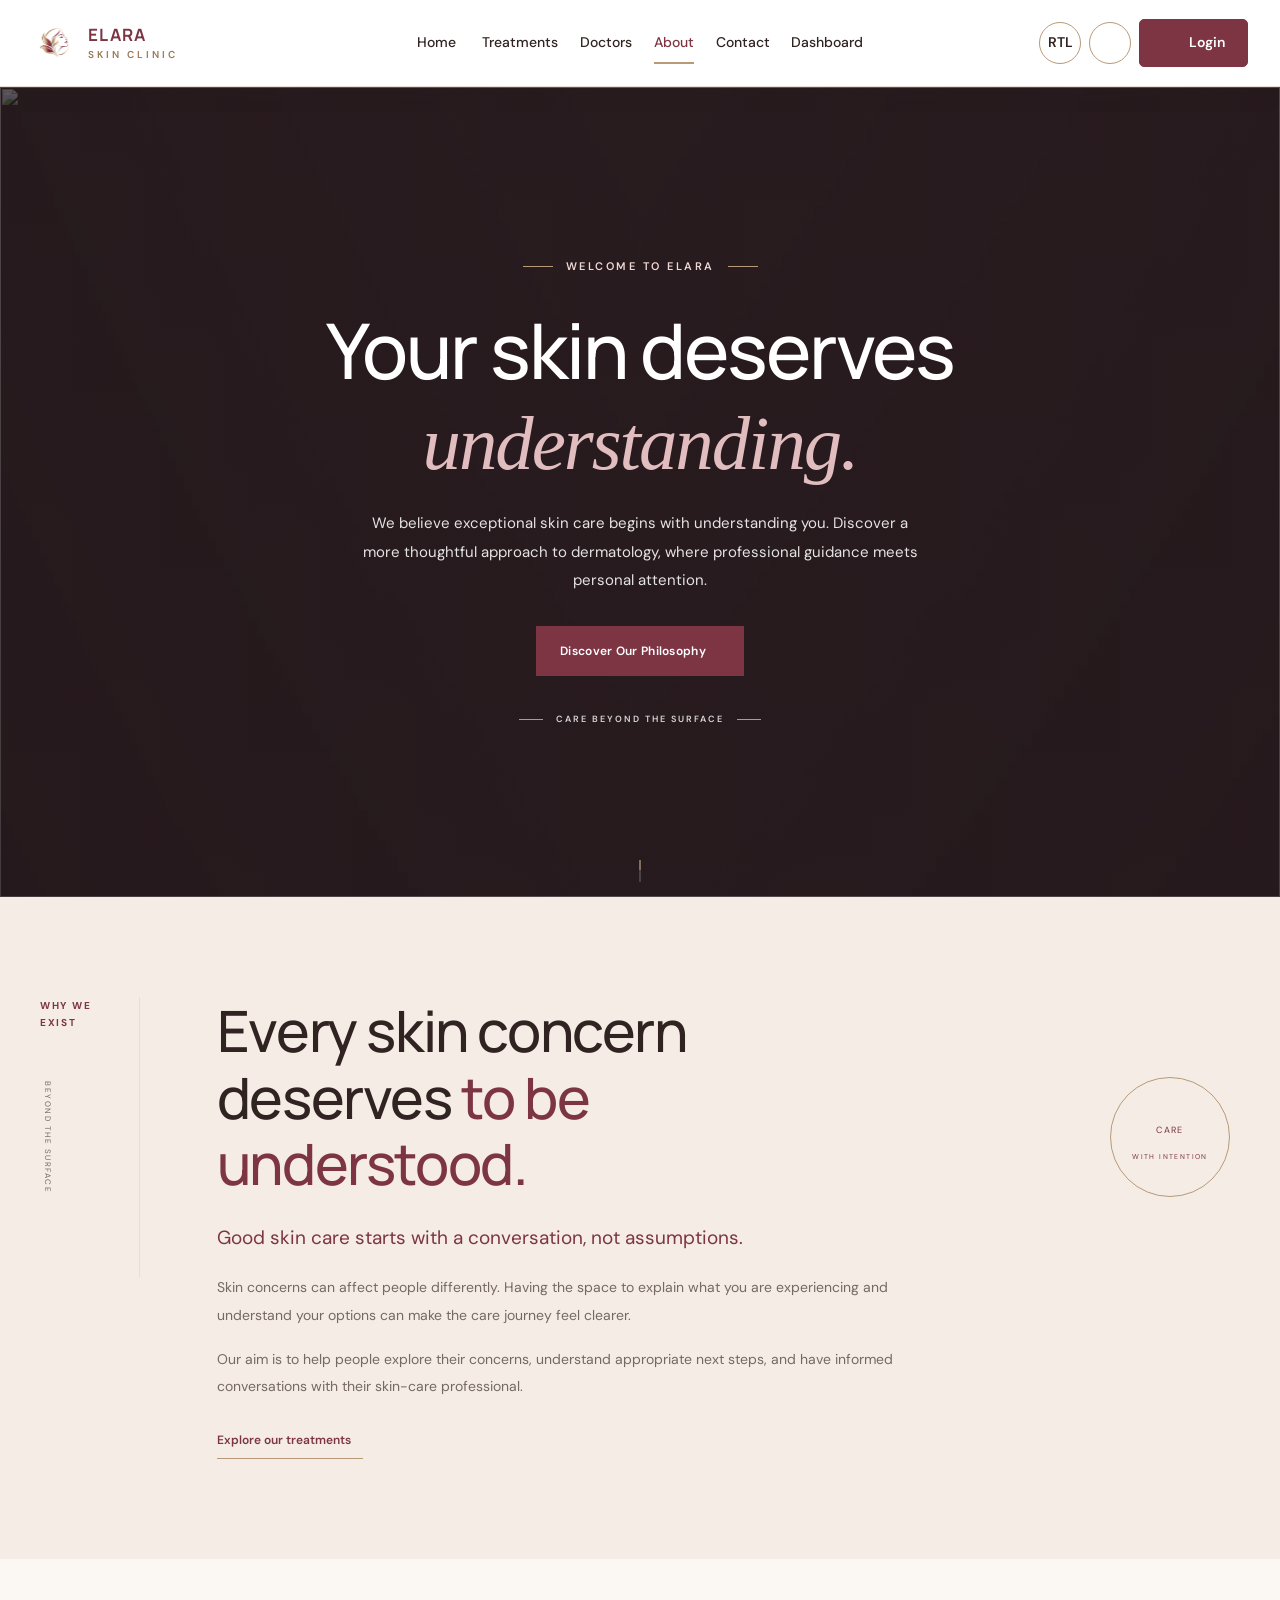
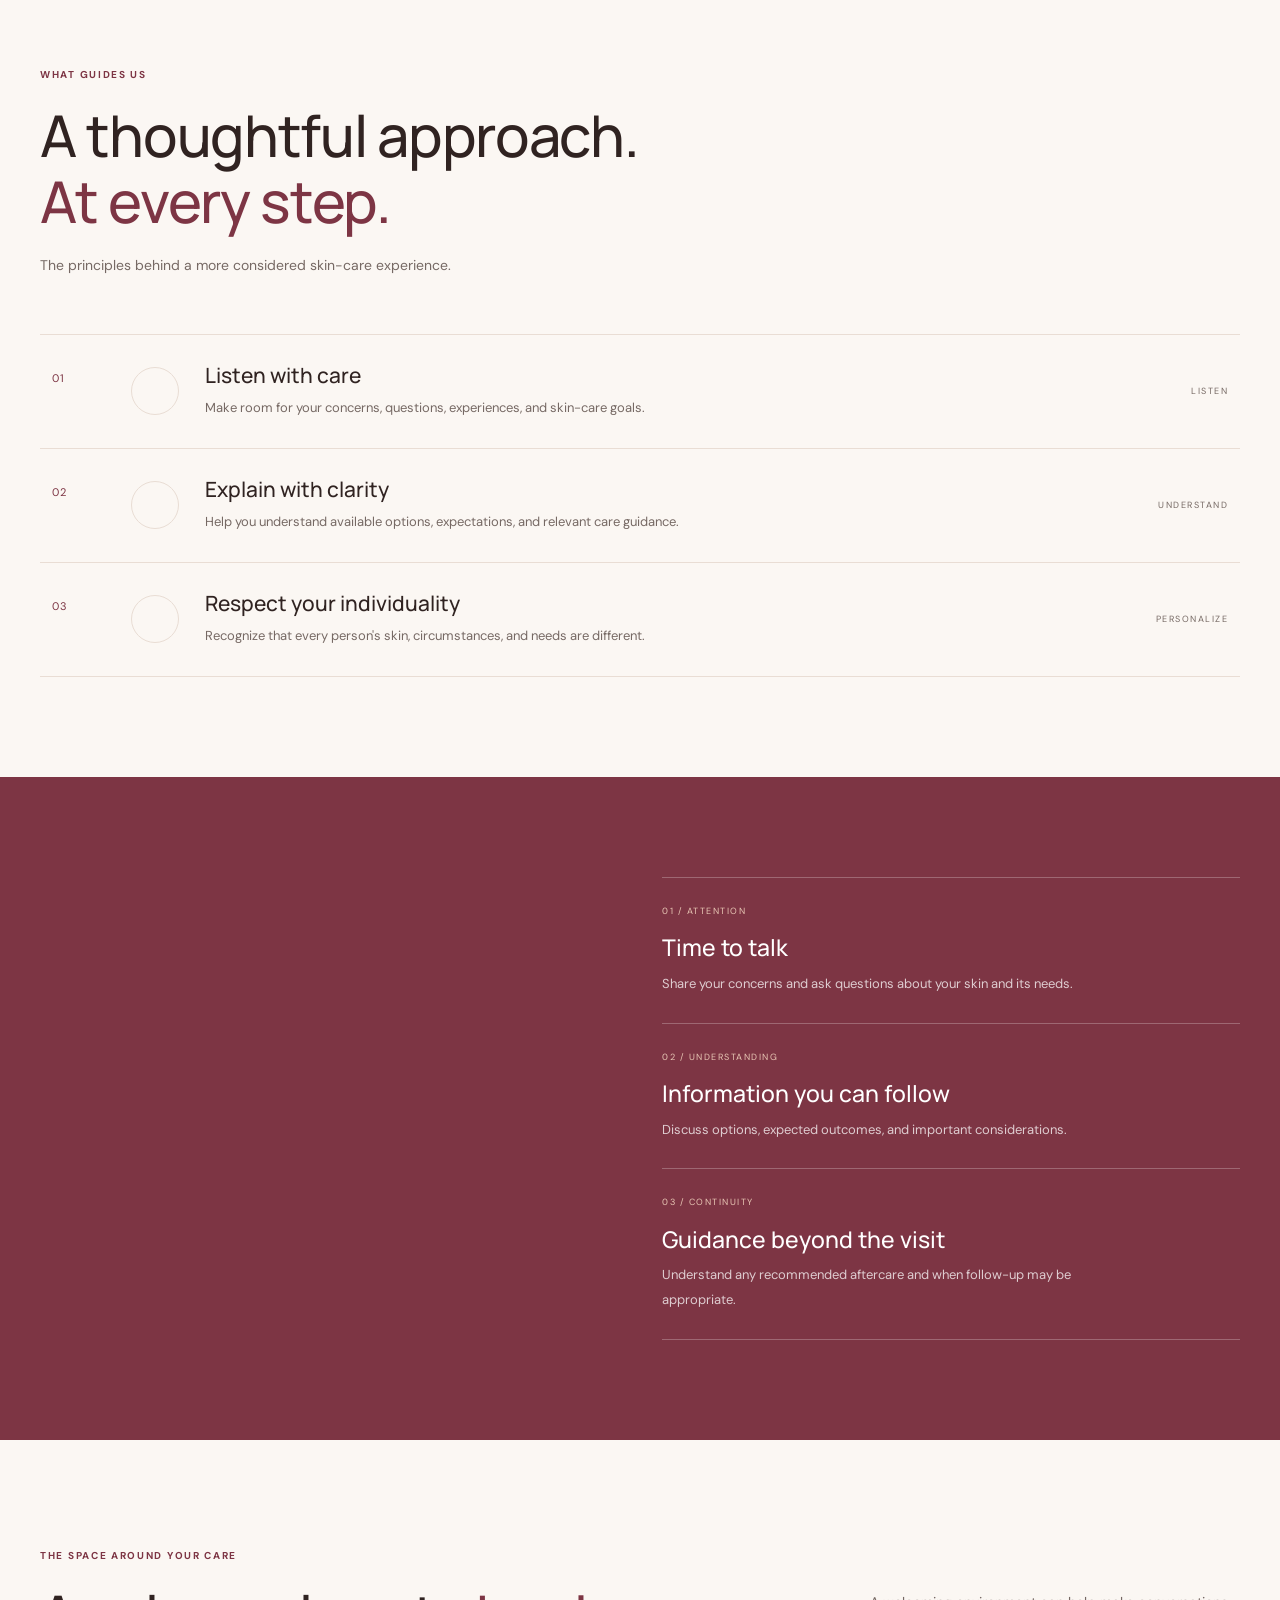
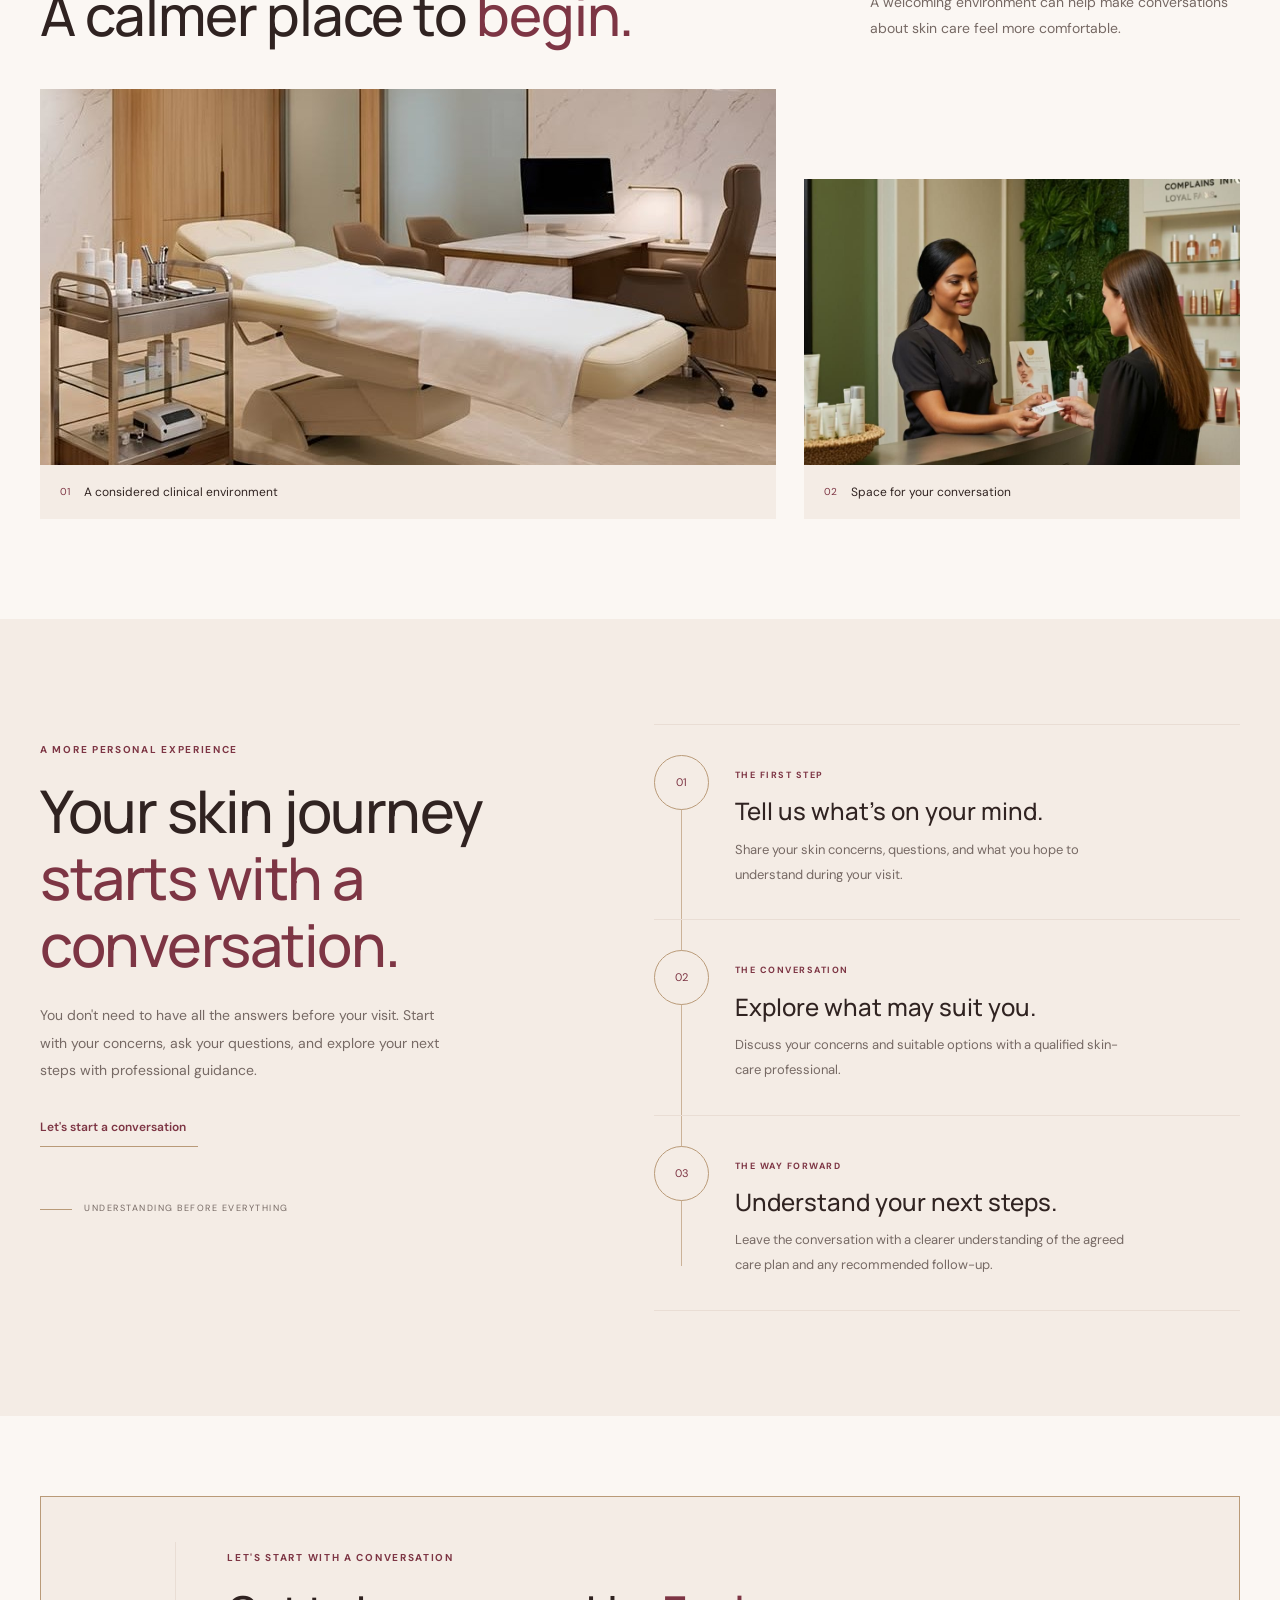
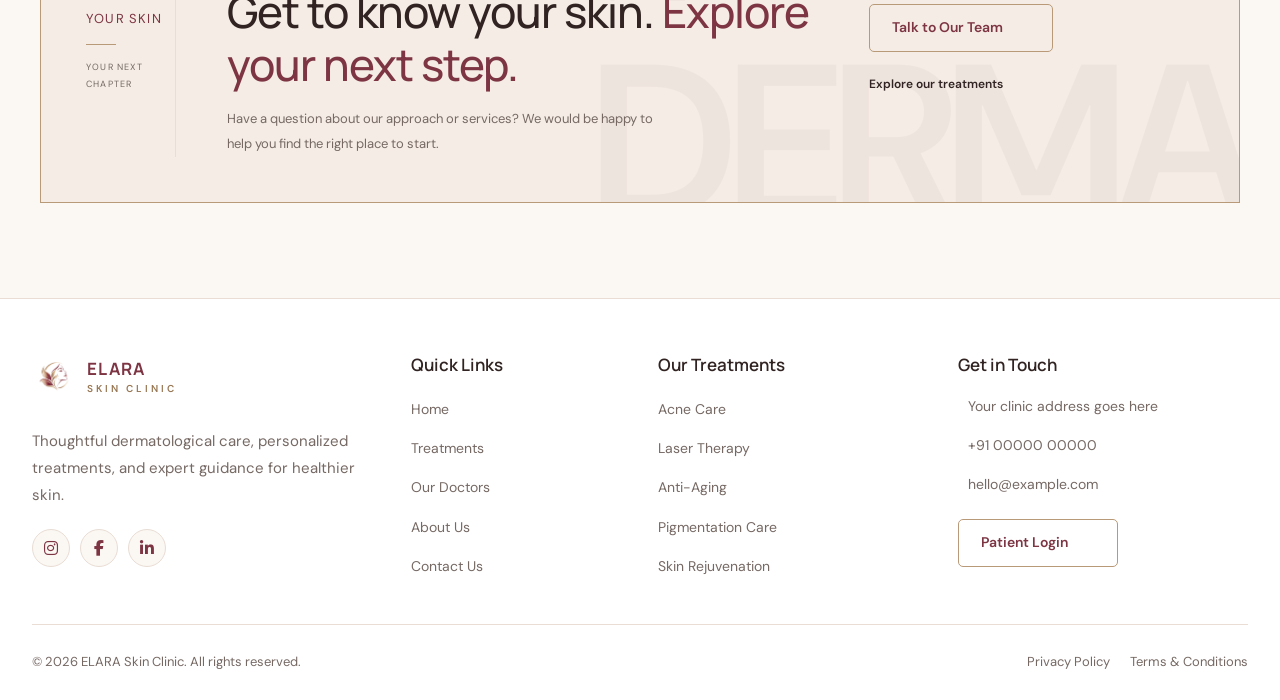
==== commit 08a8e9e0: "first commit" ====
--- a/about.html
+++ b/about.html
@@ -10,8 +10,8 @@
     <meta name="description"
           content="Explore personalized dermatology treatments, expert doctors, and thoughtful skin care at ELARA Skin Clinic.">
 
-    <title>Home 1 — ELARA Skin Clinic</title>
-
+    <title>About — ELARA Skin Clinic</title>
+<link rel="icon" type="image/png" href="./images/logo/logo.png">
     <link rel="preconnect" href="https://fonts.googleapis.com">
     <link rel="preconnect" href="https://fonts.gstatic.com" crossorigin>
 
